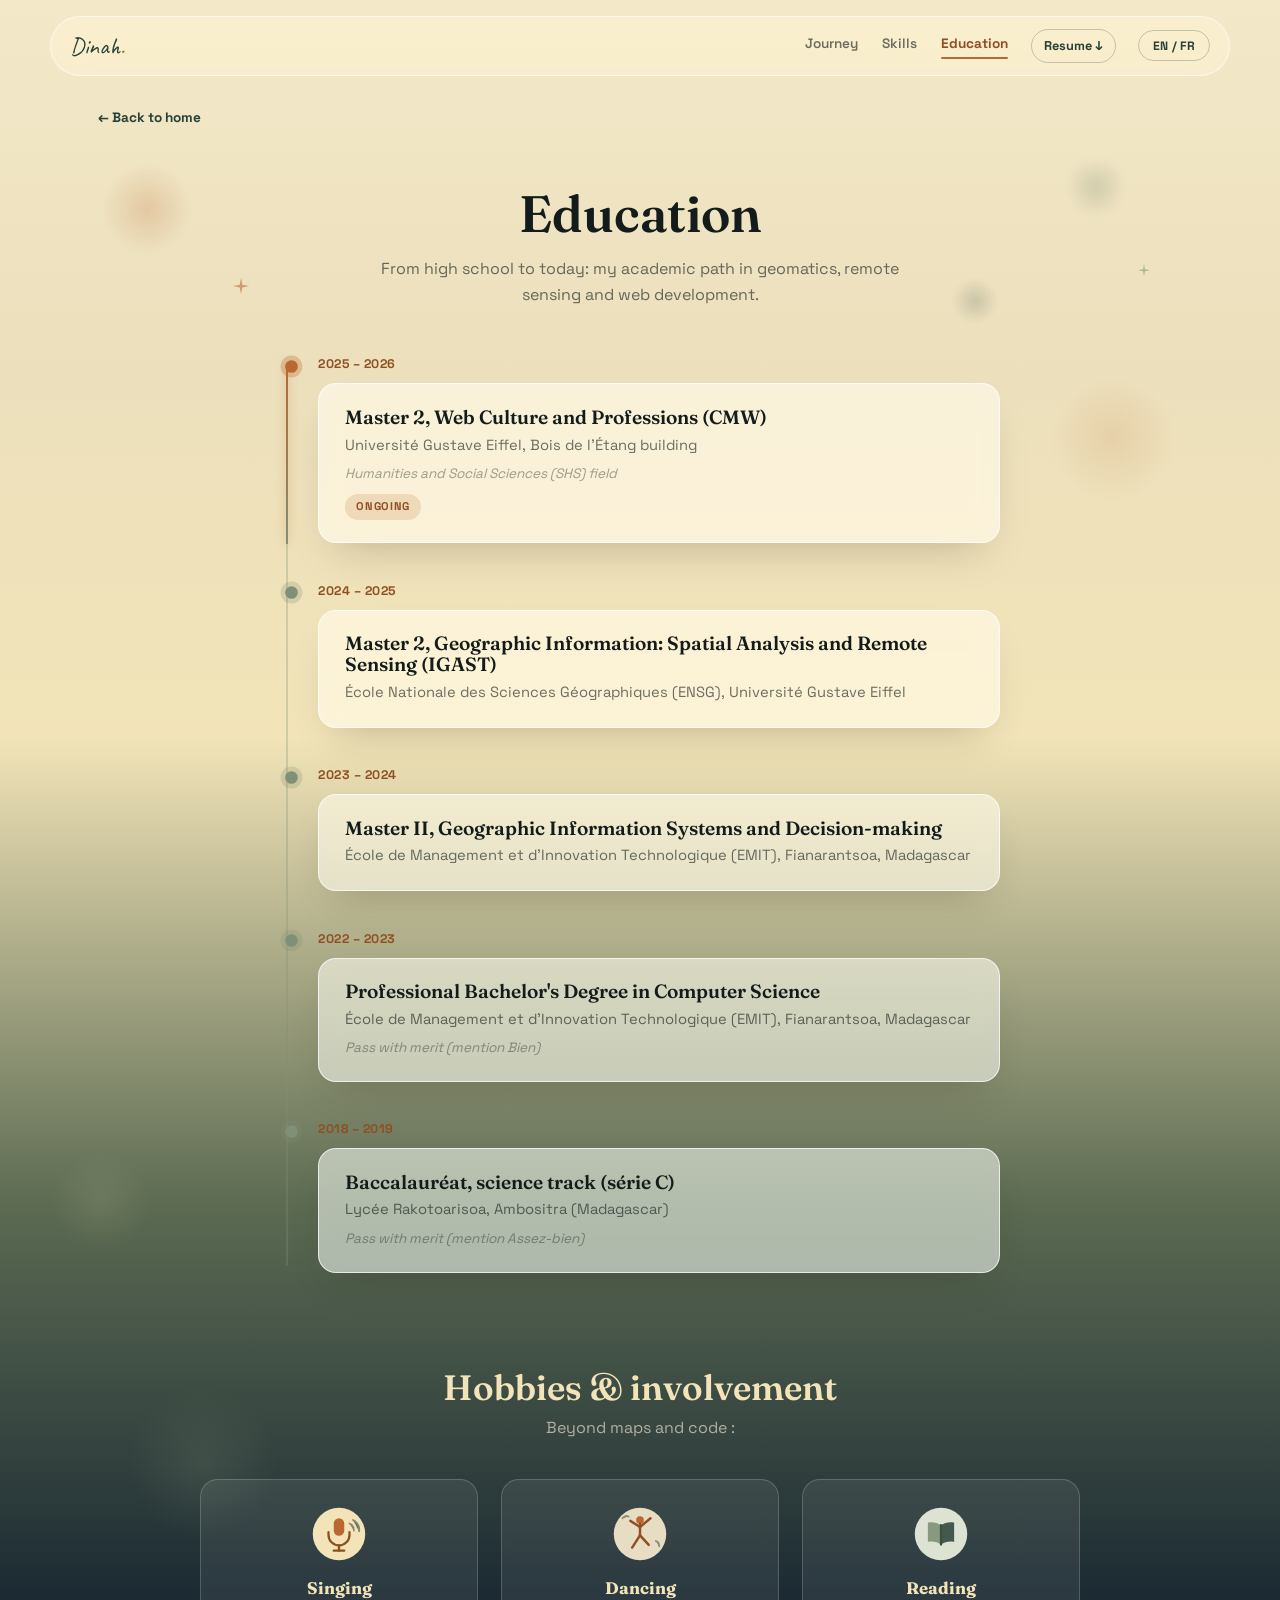
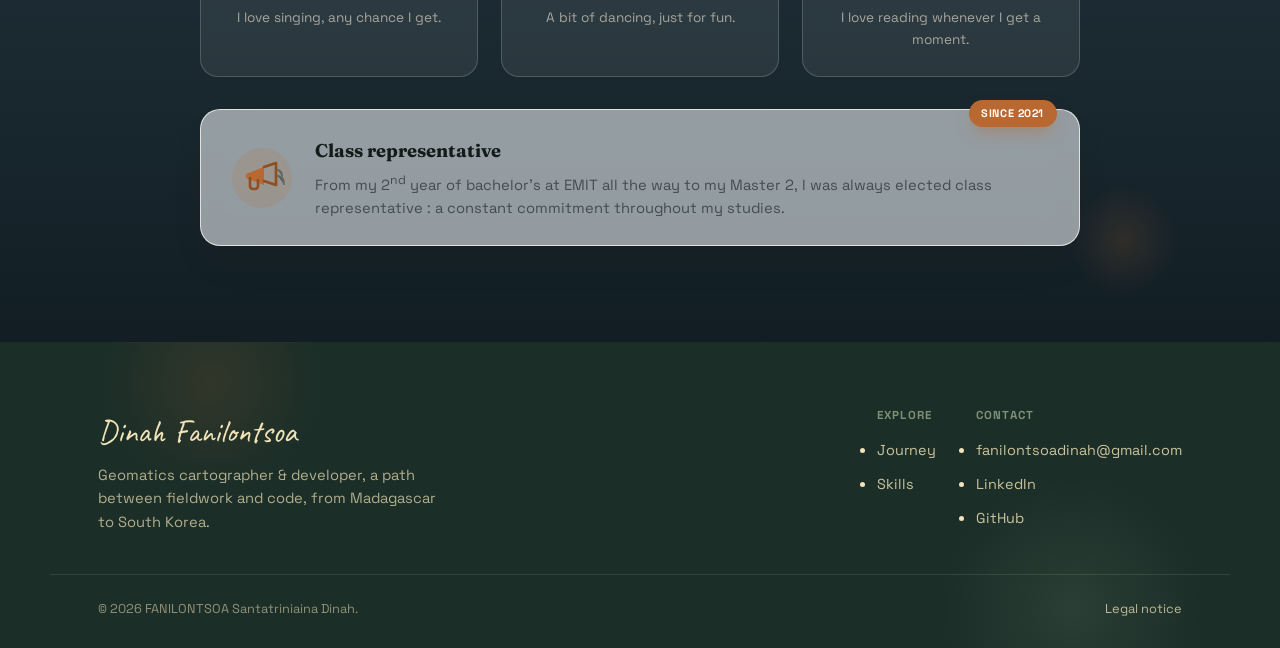
==== formation.html @ 847bbdc2 "up responsive,style, page" ====
<!DOCTYPE html>
<html lang="fr">
<head>
<meta charset="UTF-8">
<meta name="viewport" content="width=device-width, initial-scale=1.0">

<title>Formation, Dinah Fanilontsoa</title>
<meta name="description" content="Parcours de formation de FANILONTSOA Santatriniaina Dinah, du lycée au Master 2, géomaticienne cartographe et développeuse.">

<link rel="icon" type="image/svg+xml" href="assets/images/favicon.svg">
<link rel="preconnect" href="https://fonts.googleapis.com">
<link rel="preconnect" href="https://fonts.gstatic.com" crossorigin>
<link href="https://fonts.googleapis.com/css2?family=Caveat:wght@600;700&amp;family=Fraunces:opsz,wght@9..144,500;9..144,600&amp;family=Space+Grotesk:wght@400;500;600;700&amp;display=swap" rel="stylesheet">

<link rel="stylesheet" href="assets/css/base.css">
<link rel="stylesheet" href="assets/css/header.css">
<link rel="stylesheet" href="assets/css/project.css">
<link rel="stylesheet" href="assets/css/formation.css">
<link rel="stylesheet" href="assets/css/footer.css">
</head>
<body>

<a href="#main-content" class="skip-link" data-i18n="skip">Aller au contenu principal</a>

<!-- ===== EN-TÊTE (identique aux autres pages, pour rester cohérent) ===== -->
<header class="site-header">
  <div class="site-header__bar">
    <a href="index.html" class="logo">Dinah<span class="logo__dot">.</span></a>
    <div class="site-header__right">
      <nav class="site-header__nav" id="siteNav" aria-label="Navigation principale">
        <a href="index.html#parcours" data-i18n="nav.parcours">Parcours</a>
        <a href="index.html#competences" data-i18n="nav.competences">Compétences</a>
        <a href="formation.html" data-i18n="nav.formation" aria-current="page">Formation</a>
      </nav>
      <a href="assets/cv-dinah-fanilontsoa.pdf" class="cv-link" download data-i18n="nav.cv">CV ↓</a>
      <button id="langToggle" class="lang-toggle" aria-label="Changer la langue">FR / EN</button>
      <button id="navToggle" class="nav-toggle" aria-expanded="false" aria-controls="siteNav" aria-label="Ouvrir le menu">
        <span></span><span></span><span></span>
      </button>
    </div>
  </div>
</header>

<main id="main-content">

  <!-- ===== FIL D'ARIANE ===== -->
  <div class="project-breadcrumb container">
    <a href="index.html" class="project-breadcrumb__link" data-i18n="formation.backlink">← Retour à l'accueil</a>
  </div>

  <!-- ===== EN-TÊTE DE PAGE ===== -->
  <section class="formation-hero">
    <!-- Décor flottant : formes douces façon constellation académique -->
    <div class="formation-hero__deco" aria-hidden="true">
      <span class="formation-hero__shape formation-hero__shape--1"></span>
      <span class="formation-hero__shape formation-hero__shape--2"></span>
      <span class="formation-hero__shape formation-hero__shape--3"></span>
      <svg class="formation-hero__spark formation-hero__spark--1" viewBox="0 0 24 24"><path d="M12 2 L13.5 9.5 L21 11 L13.5 12.5 L12 20 L10.5 12.5 L3 11 L10.5 9.5 Z"/></svg>
      <svg class="formation-hero__spark formation-hero__spark--2" viewBox="0 0 24 24"><path d="M12 2 L13.5 9.5 L21 11 L13.5 12.5 L12 20 L10.5 12.5 L3 11 L10.5 9.5 Z"/></svg>
    </div>
    <div class="container">
      <h1 class="formation-hero__title" data-i18n="formation.title">Formation</h1>
      <p class="formation-hero__lead" data-i18n="formation.lead">
        Du lycée à aujourd'hui : mon parcours académique en géomatique, télédétection et développement web.
      </p>
    </div>
  </section>

  <!-- ===== FRISE DU PARCOURS ACADÉMIQUE =====
       Du plus récent (Master 2 CMW, en cours) au plus ancien
       (baccalauréat). Contenu statique : pas besoin de passer par
       project-data.js, il n'y a qu'une seule page. Révélée au
       scroll + ligne de progression animée (voir assets/js/formation.js). -->
  <section class="formation-timeline">
    <div class="container">
      <ol class="formation-list" id="formationList">
        <li class="formation-list__progress" aria-hidden="true"><span id="formationProgress"></span></li>

        <li class="formation-item formation-item--current">
          <p class="formation-item__period">2025 – 2026</p>
          <div class="formation-item__card glass-card">
            <h2 class="formation-item__degree" data-i18n="formation.cmw.degree">Master 2, Culture et Métiers du Web (CMW)</h2>
            <p class="formation-item__school" data-i18n="formation.cmw.school">Université Gustave Eiffel, Bâtiment Bois de l&rsquo;Étang</p>
            <p class="formation-item__detail" data-i18n="formation.cmw.detail">Domaine Sciences Humaines et Sociales (SHS)</p>
            <span class="formation-item__badge" data-i18n="formation.cmw.badge">En cours</span>
          </div>
        </li>

        <li class="formation-item">
          <p class="formation-item__period">2024 – 2025</p>
          <div class="formation-item__card glass-card">
            <h2 class="formation-item__degree" data-i18n="formation.igast.degree">Master 2, Information Géographique : Analyse Spatiale et Télédétection (IGAST)</h2>
            <p class="formation-item__school" data-i18n="formation.igast.school">École Nationale des Sciences Géographiques (ENSG), Université Gustave Eiffel</p>
          </div>
        </li>

        <li class="formation-item">
          <p class="formation-item__period">2023 – 2024</p>
          <div class="formation-item__card glass-card">
            <h2 class="formation-item__degree" data-i18n="formation.m2sig.degree">Master II, Système d&rsquo;Information Géomatique et Décision</h2>
            <p class="formation-item__school" data-i18n="formation.m2sig.school">École de Management et d&rsquo;Innovation Technologique (EMIT), Fianarantsoa, Madagascar</p>
          </div>
        </li>

        <li class="formation-item">
          <p class="formation-item__period">2022 – 2023</p>
          <div class="formation-item__card glass-card">
            <h2 class="formation-item__degree" data-i18n="formation.licence.degree">Licence professionnelle en Informatique</h2>
            <p class="formation-item__school" data-i18n="formation.licence.school">École de Management et d&rsquo;Innovation Technologique (EMIT), Fianarantsoa, Madagascar</p>
            <p class="formation-item__detail" data-i18n="formation.licence.detail">Mention Bien</p>
          </div>
        </li>

        <li class="formation-item">
          <p class="formation-item__period">2018 – 2019</p>
          <div class="formation-item__card glass-card">
            <h2 class="formation-item__degree" data-i18n="formation.bac.degree">Baccalauréat, série C</h2>
            <p class="formation-item__school" data-i18n="formation.bac.school">Lycée Rakotoarisoa, Ambositra (Madagascar)</p>
            <p class="formation-item__detail" data-i18n="formation.bac.detail">Mention Assez-bien</p>
          </div>
        </li>

      </ol>
    </div>
  </section>

  <!-- ===== CENTRES D'INTÉRÊT & ENGAGEMENT =====
       Trois loisirs (chant, danse, lecture) + un engagement constant
       (déléguée de classe depuis la 2e année de licence jusqu'au
       Master 2), illustrés par des icônes maison (assets/images/hobbies). -->
  <section class="formation-hobbies">
    <div class="container">
      <h2 class="formation-hobbies__title" data-i18n="formation.hobbies.title">Centres d&rsquo;intérêt &amp; engagement</h2>
      <p class="formation-hobbies__lead" data-i18n="formation.hobbies.lead">À côté des cartes et du code :</p>

      <div class="formation-hobbies__grid">
        <div class="hobby-card">
          <img class="hobby-card__icon" src="assets/images/hobbies/singing.svg" alt="">
          <h3 class="hobby-card__title" data-i18n="formation.hobbies.sing.title">Chant</h3>
          <p class="hobby-card__detail" data-i18n="formation.hobbies.sing.detail">J&rsquo;aime chanter, en toute occasion.</p>
        </div>
        <div class="hobby-card">
          <img class="hobby-card__icon" src="assets/images/hobbies/dancing.svg" alt="">
          <h3 class="hobby-card__title" data-i18n="formation.hobbies.dance.title">Danse</h3>
          <p class="hobby-card__detail" data-i18n="formation.hobbies.dance.detail">Un peu de danse, pour le plaisir.</p>
        </div>
        <div class="hobby-card">
          <img class="hobby-card__icon" src="assets/images/hobbies/reading.svg" alt="">
          <h3 class="hobby-card__title" data-i18n="formation.hobbies.reading.title">Lecture</h3>
          <p class="hobby-card__detail" data-i18n="formation.hobbies.reading.detail">J&rsquo;aime lire, dès que j&rsquo;ai un moment.</p>
        </div>
      </div>

      <div class="engagement-card glass-card">
        <img class="engagement-card__icon" src="assets/images/hobbies/delegate.svg" alt="">
        <div class="engagement-card__body">
          <h3 class="engagement-card__title" data-i18n="formation.engagement.title">Déléguée de classe</h3>
          <p class="engagement-card__detail" data-i18n="formation.engagement.detail">
            De la 2<sup>e</sup> année de licence à l&rsquo;EMIT jusqu&rsquo;au Master 2, j&rsquo;ai
            toujours été déléguée de ma classe : un engagement constant tout au long de mon parcours.
          </p>
        </div>
        <span class="engagement-card__badge" data-i18n="formation.engagement.badge">Depuis 2021</span>
      </div>
    </div>
  </section>

</main>

<!-- ===== PIED DE PAGE (identique aux autres pages) ===== -->
<footer class="site-footer">
  <div class="site-footer__top">
    <div class="site-footer__brand">
      <p class="site-footer__signature" aria-hidden="true">Dinah Fanilontsoa</p>
      <p class="site-footer__tagline" data-i18n="footer.tagline">
        Géomaticienne cartographe &amp; développeuse, un parcours entre
        terrain et code, de Madagascar à la Corée du Sud.
      </p>
    </div>
    <nav class="site-footer__nav" aria-label="Navigation du pied de page">
      <div class="site-footer__col">
        <h3 data-i18n="footer.explore">Explorer</h3>
        <ul>
          <li><a href="index.html#parcours" data-i18n="nav.parcours">Parcours</a></li>
          <li><a href="index.html#competences" data-i18n="nav.competences">Compétences</a></li>
        </ul>
      </div>
      <div class="site-footer__col" id="footer-contact">
        <h3 data-i18n="footer.contact">Contact</h3>
        <ul>
          <li><a href="mailto:fanilontsoadinah@gmail.com">fanilontsoadinah@gmail.com</a></li>
          <li><a href="https://www.linkedin.com" target="_blank" rel="noopener noreferrer">LinkedIn</a></li>
          <li><a href="https://github.com" target="_blank" rel="noopener noreferrer">GitHub</a></li>
        </ul>
      </div>
    </nav>
  </div>
  <div class="site-footer__bottom">
    <p>© 2026 FANILONTSOA Santatriniaina Dinah.</p>
    <a href="mentions-legales.html" data-i18n="footer.legal">Mentions légales</a>
  </div>
</footer>

<script src="assets/js/i18n-dict.js" defer></script>
<script src="assets/js/i18n.js" defer></script>
<script src="assets/js/header.js" defer></script>
<script src="assets/js/formation.js" defer></script>
</body>
</html>
---- assets/css/base.css ----
:root {
  --emerald: #284139;
  --emerald-deep: #1b2e28;
  --wasabi: #809076;
  --khaki: #f2e4b8;
  --khaki-deep: #e6d39a;
  --earth: #b86830;
  --earth-deep: #8f4f22;
  --noir: #131c1a;

  --bg: #ece0bd;
  --bg-soft: #f3e8c8;

  /* Teinte secondaire "nuit de carte ancienne" pour la section parcours */
  --night: #1c2b33;
  --night-deep: #121e24;
  --night-glass: rgba(255, 255, 255, 0.07);
  --night-glass-strong: rgba(255, 255, 255, 0.12);
  --night-border: rgba(255, 255, 255, 0.18);

  --glass-fill: rgba(255, 250, 235, 0.38);
  --glass-fill-strong: rgba(255, 250, 235, 0.55);
  --glass-border: rgba(255, 255, 255, 0.55);
  --glass-shadow: rgba(40, 65, 57, 0.25);

  --ink: var(--noir);
  --ink-dim: rgba(19, 28, 26, 0.62);
  --ink-faint: rgba(19, 28, 26, 0.4);

  --font-signature: "Caveat", cursive;
  --font-display: "Fraunces", serif;
  --font-mono: "Space Grotesk", monospace;

  --fs-hero: clamp(2.6rem, 6.4vw, 5rem);
  --ease: cubic-bezier(0.16, 1, 0.3, 1);
}

* { box-sizing: border-box; margin: 0; padding: 0; }
html { scroll-behavior: smooth; }
@media (prefers-reduced-motion: reduce) {
  *, *::before, *::after { animation-duration: .01ms !important; transition-duration: .01ms !important; }
}

body {
  font-family: var(--font-mono);
  color: var(--ink);
  background: var(--bg);
  line-height: 1.6;
  overflow-x: hidden;
}

img, svg { max-width: 100%; display: block; }
a { color: inherit; text-decoration: none; }
button { font-family: inherit; border: none; background: none; cursor: pointer; color: inherit; }

h1, h2 { font-family: var(--font-display); line-height: 1.1; color: var(--ink); }

a:focus-visible, button:focus-visible {
  outline: 2px solid var(--earth);
  outline-offset: 3px;
}

.visually-hidden {
  position: absolute; width: 1px; height: 1px; overflow: hidden;
  clip: rect(0 0 0 0); white-space: nowrap;
}

.skip-link {
  position: absolute; left: -999px; top: 0;
  background: var(--earth); color: var(--khaki);
  padding: .75rem 1.25rem; z-index: 1000; font-weight: 600;
}
.skip-link:focus { left: 0; }

/* ============================================================
   CORRECTIF GLOBAL : .container est utilisée dans plusieurs pages
   du site (projet.html, index.html...) mais n'était définie dans
   AUCUN fichier CSS — d'où du contenu collé au bord de l'écran sur
   grand écran à certains endroits. Définie ici une bonne fois pour
   toutes, dans le fichier de base partagé par tout le site.
   ============================================================ */
.container {
  max-width: 1180px;
  margin-inline: auto;
  padding-inline: clamp(1.25rem, 5vw, 3rem);
}
---- assets/css/header.css ----
.site-header {
  position: fixed; top: 0; left: 0; right: 0; z-index: 50;
  padding: 1rem clamp(1rem, 4vw, 2.5rem);
}
.site-header__bar {
  position: relative;
  max-width: 1180px; margin-inline: auto;
  display: flex; align-items: center; justify-content: space-between;
  padding: .6rem 1.2rem;
  background: var(--glass-fill);
  border: 1px solid var(--glass-border);
  border-radius: 999px;
  backdrop-filter: blur(16px) saturate(140%);
  -webkit-backdrop-filter: blur(16px) saturate(140%);
  transition: border-radius .3s var(--ease);
}
.logo { font-family: var(--font-signature); font-size: 1.5rem; color: var(--emerald); }
.logo__dot { color: var(--earth); }

.site-header__right { display: flex; align-items: center; gap: 1.4rem; position: relative; }

.site-header__nav { display: flex; gap: 1.5rem; align-items: center; }
.site-header__nav a {
  position: relative;
  font-size: .85rem;
  font-weight: 600;
  color: var(--ink-dim);
  padding-bottom: .3rem;
  transition: color .2s;
}
.site-header__nav a::after {
  content: "";
  position: absolute;
  left: 0; right: 100%; bottom: 0;
  height: 2px;
  border-radius: 2px;
  background: var(--earth);
  transition: right .3s var(--ease);
}
.site-header__nav a:hover { color: var(--earth-deep); }
.site-header__nav a:hover::after,
.site-header__nav a:focus-visible::after,
.site-header__nav a[aria-current="page"]::after {
  right: 0;
}
.site-header__nav a[aria-current="page"] { color: var(--earth-deep); font-weight: 700; }

.cv-link {
  font-size: .8rem !important;
  font-weight: 700 !important;
  padding: .35rem .75rem;
  border: 1px solid rgba(40,65,57,.25);
  border-radius: 999px;
  color: var(--emerald) !important;
  transition: background .2s, border-color .2s, transform .2s;
  flex-shrink: 0;
}
.cv-link:hover, .cv-link:focus-visible {
  background: rgba(40,65,57,.08);
  border-color: var(--emerald);
  transform: translateY(-1px);
}

/* ---------- Bouton hamburger (mobile uniquement) ---------- */
.nav-toggle {
  display: none;
  flex-direction: column;
  justify-content: center;
  align-items: center;
  gap: 5px;
  width: 32px;
  height: 28px;
  flex-shrink: 0;
}
.nav-toggle span {
  display: block;
  width: 100%;
  height: 2px;
  border-radius: 2px;
  background: var(--emerald);
  transition: transform .3s var(--ease), opacity .3s var(--ease);
}
.nav-toggle[aria-expanded="true"] span:nth-child(1) { transform: translateY(7px) rotate(45deg); }
.nav-toggle[aria-expanded="true"] span:nth-child(2) { opacity: 0; }
.nav-toggle[aria-expanded="true"] span:nth-child(3) { transform: translateY(-7px) rotate(-45deg); }

@media (max-width: 640px) {
  .site-header__right { gap: .6rem; }

  .nav-toggle { display: flex; }

  /* Le menu devient un panneau qui se déplie sous la pilule du header */
  .site-header__nav {
    position: absolute;
    top: calc(100% + .9rem);
    right: 0;
    flex-direction: column;
    align-items: stretch;
    gap: .15rem;
    min-width: 200px;
    padding: .6rem;
    background: var(--glass-fill-strong);
    border: 1px solid var(--glass-border);
    border-radius: 20px;
    backdrop-filter: blur(18px) saturate(150%);
    -webkit-backdrop-filter: blur(18px) saturate(150%);
    box-shadow: 0 24px 44px -18px rgba(40,30,15,.4);
    opacity: 0;
    visibility: hidden;
    transform: translateY(-10px) scale(.97);
    pointer-events: none;
    transition: opacity .25s var(--ease), transform .25s var(--ease), visibility .25s;
  }
  .site-header__nav.is-open {
    opacity: 1;
    visibility: visible;
    transform: translateY(0) scale(1);
    pointer-events: auto;
  }
  .site-header__nav a {
    padding: .75rem .9rem;
    border-radius: 12px;
  }
  .site-header__nav a::after { display: none; }
  .site-header__nav a:hover, .site-header__nav a:focus-visible {
    background: rgba(40,65,57,.08);
  }
  .site-header__nav a[aria-current="page"] {
    background: rgba(184,104,48,.12);
  }

  .cv-link { font-size: .72rem !important; padding: .3rem .6rem; }
  .logo { font-size: 1.3rem; }
}
---- assets/css/project.css ----
/* ============================================================
   PROJECT — Page de détail d'un projet (projet.html)
   ------------------------------------------------------------
   NOTE : .container est désormais définie globalement dans
   base.css (fichier partagé par tout le site), donc plus besoin
   de la redéfinir ici.
   ============================================================ */

/* ---------- Fil d'Ariane ---------- */
.project-breadcrumb {
  padding-top: 6.5rem;
  padding-bottom: 1rem;
}
.project-breadcrumb__link {
  font-size: .85rem;
  font-weight: 700;
  color: var(--emerald);
  text-decoration: none;
}
.project-breadcrumb__link:hover,
.project-breadcrumb__link:focus-visible {
  color: var(--earth-deep);
}

/* ============================================================
   DÉGRADÉ CONTINU DE PAGE
   ------------------------------------------------------------
   Plutôt que 3 fonds plats indépendants (hero clair / corps clair
   / liste de projets très sombre), toute la page projet partage
   un seul dégradé qui descend du crème chaud du haut vers le vert
   profond du bas — jusque dans le pied de page, qui reprend
   exactement la même teinte de fin. Les sections deviennent
   transparentes pour laisser voir ce fond continu.
   ============================================================ */
main#main-content {
  background: linear-gradient(
    180deg,
    var(--bg-soft)   0%,
    var(--bg)        18%,
    var(--khaki)     38%,
    #5c6b52          62%,
    var(--night)     82%,
    var(--night-deep) 100%
  );
}

/* ---------- En-tête du projet ---------- */
.project-hero {
  position: relative;
  background:
    radial-gradient(ellipse 70% 60% at 0% 0%, rgba(128,144,118,.14), transparent 55%),
    radial-gradient(ellipse 70% 60% at 100% 100%, rgba(184,104,48,.13), transparent 55%);
  padding-block: 3rem 4.5rem;
  overflow: hidden;
  isolation: isolate;
}

/* décoration discrète : petits points façon balayage satellite,
   identiques sur toutes les pages projet (uniformité visuelle) */
.project-hero__deco {
  position: absolute;
  inset: 0;
  z-index: 0;
  pointer-events: none;
}
.project-hero__deco span {
  position: absolute;
  width: 6px;
  height: 6px;
  border-radius: 50%;
  background: var(--earth);
  opacity: .3;
  animation: heroDotPulse 3.4s ease-in-out infinite;
}
.project-hero__deco span::after {
  content: "";
  position: absolute;
  inset: -6px;
  border-radius: 50%;
  border: 1px solid var(--earth);
  opacity: 0;
  animation: heroDotRing 3.4s ease-out infinite;
}
.project-hero__deco span:nth-child(1) { left: 6%; top: 22%; animation-delay: 0s; }
.project-hero__deco span:nth-child(1)::after { animation-delay: 0s; }
.project-hero__deco span:nth-child(2) { left: 92%; top: 16%; animation-delay: .7s; }
.project-hero__deco span:nth-child(2)::after { animation-delay: .7s; }
.project-hero__deco span:nth-child(3) { left: 88%; top: 70%; animation-delay: 1.3s; }
.project-hero__deco span:nth-child(3)::after { animation-delay: 1.3s; }
.project-hero__deco span:nth-child(4) { left: 4%; top: 78%; animation-delay: 1.9s; }
.project-hero__deco span:nth-child(4)::after { animation-delay: 1.9s; }
@keyframes heroDotPulse {
  0%, 100% { opacity: .22; transform: scale(1); }
  50% { opacity: .6; transform: scale(1.4); }
}
@keyframes heroDotRing {
  0% { opacity: .4; transform: scale(.4); }
  80%, 100% { opacity: 0; transform: scale(2.2); }
}
.project-hero__spark {
  position: absolute;
  width: 16px; height: 16px;
  fill: var(--earth);
  opacity: .4;
  animation: heroSparkSpin 8s linear infinite, heroSparkFloat 6.5s var(--ease) infinite;
}
.project-hero__spark--1 { left: 22%; top: 14%; animation-delay: .4s; }
.project-hero__spark--2 {
  right: 18%; bottom: 18%; width: 13px; height: 13px;
  fill: var(--wasabi);
  animation-delay: 2.2s;
}
@keyframes heroSparkSpin { from { transform: rotate(0deg); } to { transform: rotate(360deg); } }
@keyframes heroSparkFloat {
  0%, 100% { transform: translateY(0); }
  50% { transform: translateY(-10px); }
}

@media (prefers-reduced-motion: reduce) {
  .project-hero__deco span,
  .project-hero__deco span::after,
  .project-hero__spark { animation: none; }
}
@media (max-width: 700px) {
  .project-hero__deco { display: none; }
}

.project-hero__glow {
  position: absolute;
  top: -20%;
  right: -10%;
  width: 50vw;
  height: 50vw;
  max-width: 500px;
  max-height: 500px;
  background: radial-gradient(circle, rgba(184,104,48,.18), transparent 70%);
  z-index: -1;
  pointer-events: none;
}

/* ============================================================
   MINI-GLOBE DE LOCALISATION
   ------------------------------------------------------------
   Comble l'espace à droite du titre sur grand écran avec un
   visuel cohérent avec le métier (cartographie), généré en CSS
   pur : un globe avec grille de longitude/latitude et un point
   qui pulse à l'emplacement du pays. Fonctionne pour tous les
   projets, sans dépendre d'une image spécifique.
   ============================================================ */
.project-hero__globe {
  position: relative;
  width: 100%;
  max-width: 170px;
  aspect-ratio: 1;
  margin-inline: auto;
  flex-shrink: 0;
  opacity: 0;
  transform: scale(.85) rotate(-6deg);
  animation: globeIn .8s cubic-bezier(.16,1,.3,1) .5s forwards;
}
@keyframes globeIn {
  to { opacity: 1; transform: scale(1) rotate(0deg); }
}
@media (prefers-reduced-motion: reduce) {
  .project-hero__globe { opacity: 1; transform: none; animation: none; }
}

.project-hero__globe svg {
  width: 100%;
  height: 100%;
  animation: globeSpin 60s linear infinite;
}
@media (prefers-reduced-motion: reduce) {
  .project-hero__globe svg { animation: none; }
}
@keyframes globeSpin {
  to { transform: rotate(360deg); }
}

.project-hero__globe-sphere {
  fill: var(--bg-soft);
  stroke: rgba(40,65,57,.25);
  stroke-width: 1;
}
.project-hero__globe-grid {
  fill: none;
  stroke: rgba(40,65,57,.16);
  stroke-width: .75;
}
.project-hero__globe-pin {
  fill: var(--earth);
}
.project-hero__globe-pin-ring {
  fill: none;
  stroke: var(--earth);
  stroke-width: 1.5;
  opacity: 0;
  animation: pinPulse 2.6s ease-out infinite;
  animation-delay: 1.2s;
  transform-origin: center;
}
@keyframes pinPulse {
  0% { opacity: .6; transform: scale(.3); }
  80%, 100% { opacity: 0; transform: scale(2.6); }
}
@media (prefers-reduced-motion: reduce) {
  .project-hero__globe-pin-ring { animation: none; opacity: 0; }
}

/* catégorie traitée comme un tampon de carnet de terrain :
   légèrement penché, contour irrégulier façon encre */
.project-hero__category {
  position: relative;
  z-index: 1;
  display: inline-flex;
  align-items: center;
  gap: .5rem;
  font-family: var(--font-mono);
  font-size: .72rem;
  font-weight: 700;
  letter-spacing: .1em;
  text-transform: uppercase;
  padding: .45rem 1rem;
  border-radius: 4px;
  margin-bottom: 1.6rem;
  transform: rotate(-1.5deg);
  opacity: 0;
  animation: stampIn .5s cubic-bezier(.34,1.56,.64,1) .1s forwards;
}
.project-hero__category::before {
  content: "";
  width: 7px;
  height: 7px;
  border-radius: 50%;
  flex-shrink: 0;
}
.project-hero__category[data-category="academique"] {
  background: rgba(128,144,118,.2);
  color: var(--emerald);
  border: 1.5px solid rgba(40,65,57,.3);
}
.project-hero__category[data-category="academique"]::before { background: var(--wasabi); }
.project-hero__category[data-category="professionnel"] {
  background: rgba(184,104,48,.2);
  color: var(--earth-deep);
  border: 1.5px solid rgba(184,104,48,.35);
}
.project-hero__category[data-category="professionnel"]::before { background: var(--earth); }
@keyframes stampIn {
  0% { opacity: 0; transform: rotate(-1.5deg) scale(1.4); }
  100% { opacity: 1; transform: rotate(-1.5deg) scale(1); }
}
@media (prefers-reduced-motion: reduce) {
  .project-hero__category { opacity: 1; animation: none; }
}

.project-hero .container {
  position: relative;
  z-index: 1;
  display: grid;
  grid-template-columns: 1.2fr 1fr;
  gap: clamp(2rem, 5vw, 4rem);
  align-items: center;
}
@media (max-width: 760px) {
  .project-hero .container { grid-template-columns: 1fr; }
}

/* colonne droite du hero : image/vidéo du projet + lien externe en
   dessous. order:-1 est désormais posé sur ce wrapper en mobile
   (et non plus directement sur la figure, qui n'est plus enfant
   direct de la grille .container). */
.project-hero__visual-col {
  position: relative;
  z-index: 1;
}
@media (max-width: 760px) {
  .project-hero__visual-col { order: -1; }
}

/* carte image/vidéo illustrant le projet, à droite du titre dans le
   hero. L'image garde ses proportions réelles (contain) au lieu
   d'être recadrée en force sur un ratio 4/3 (cover coupait le
   haut/bas des images composites comme les montages à plusieurs
   cartes). */
.project-hero__visual {
  position: relative;
  border-radius: 18px;
  overflow: hidden;
  border: 1px solid rgba(255,255,255,.5);
  box-shadow: 0 30px 60px -24px rgba(40,30,15,.34);
  background: var(--bg-soft);
  display: flex;
  max-height: min(560px, 70vh);
  opacity: 0;
  transform: scale(.94) rotate(1.2deg);
  animation: heroVisualIn .8s cubic-bezier(.16,1,.3,1) .45s forwards;
}
.project-hero__visual img,
.project-hero__visual video {
  width: 100%;
  height: auto;
  max-height: min(560px, 70vh);
  display: block;
  margin: auto;
  object-fit: contain;
}
@keyframes heroVisualIn {
  to { opacity: 1; transform: scale(1) rotate(0deg); }
}
@media (prefers-reduced-motion: reduce) {
  .project-hero__visual { opacity: 1; transform: none; animation: none; }
}
@media (max-width: 760px) {
  .project-hero__visual { max-height: 70vh; }
  .project-hero__visual img,
  .project-hero__visual video { max-height: 70vh; }
}

/* bouton "agrandir", en overlay discret sur le coin de la carte */
.project-hero__expand {
  position: absolute;
  top: .8rem;
  right: .8rem;
  z-index: 2;
  width: 38px;
  height: 38px;
  display: flex;
  align-items: center;
  justify-content: center;
  border-radius: 10px;
  background: rgba(19,28,26,.55);
  color: #fff;
  backdrop-filter: blur(4px);
  -webkit-backdrop-filter: blur(4px);
  opacity: 0;
  transition: opacity .2s, background .2s, transform .2s;
}
.project-hero__expand svg { width: 18px; height: 18px; }
.project-hero__visual:hover .project-hero__expand,
.project-hero__visual:focus-within .project-hero__expand,
.project-hero__expand:focus-visible {
  opacity: 1;
}
.project-hero__expand:hover {
  background: rgba(19,28,26,.8);
  transform: scale(1.06);
}
@media (hover: none) {
  /* sur tactile, pas de :hover fiable : le bouton reste visible en permanence */
  .project-hero__expand { opacity: 1; }
}

/* conteneur des liens externes (GitLab, site mis en ligne...)
   directement sous l'image/vidéo du hero, plutôt qu'en bas du texte
   de description. Peut contenir 0, 1 ou plusieurs liens (ex: deux
   liens pour OpenAtlas/Communecter), empilés en colonne sur mobile. */
.project-hero__links {
  display: flex;
  flex-wrap: wrap;
  justify-content: center;
  gap: .7rem;
  margin-top: 1rem;
}
.project-hero__links:empty {
  margin-top: 0;
}
.project-hero__link {
  display: flex;
  align-items: center;
  justify-content: center;
  gap: .5rem;
  font-family: var(--font-mono);
  font-size: .85rem;
  font-weight: 700;
  color: var(--emerald);
  border: 1px solid rgba(40,65,57,.25);
  padding: .65rem 1.2rem;
  border-radius: 999px;
  text-decoration: none;
  transition: background .2s, border-color .2s;
}
.project-hero__link:hover,
.project-hero__link:focus-visible {
  background: rgba(40,65,57,.08);
  border-color: var(--emerald);
}

/* ---------- Agrandissement (dialog natif) du visuel du hero ---------- */
.hero-media-lightbox {
  position: fixed;
  inset: 0;
  margin: auto;
  padding: 0;
  border: none;
  max-width: min(94vw, 1400px);
  max-height: 90vh;
  background: var(--night-deep);
  border-radius: 16px;
  overflow: hidden;
}
.hero-media-lightbox::backdrop {
  background: rgba(10,14,13,.82);
  backdrop-filter: blur(2px);
}
.hero-media-lightbox img,
.hero-media-lightbox video {
  display: block;
  width: 100%;
  max-height: 90vh;
  object-fit: contain;
}
.hero-media-lightbox__close {
  position: absolute;
  top: .9rem;
  right: .9rem;
  z-index: 2;
  width: 38px;
  height: 38px;
  display: flex;
  align-items: center;
  justify-content: center;
  border-radius: 50%;
  background: rgba(19,28,26,.6);
  color: #fff;
  font-size: 1.1rem;
  transition: background .2s;
}
.hero-media-lightbox__close:hover,
.hero-media-lightbox__close:focus-visible {
  background: rgba(19,28,26,.85);
}

.project-hero__title {
  font-family: var(--font-display);
  font-weight: 600;
  font-size: clamp(2.4rem, 5.6vw, 3.8rem);
  line-height: 1.1;
  letter-spacing: -.015em;
  color: var(--noir);
  max-width: 17ch;
  margin-bottom: 1.2rem;
  position: relative;
  z-index: 1;
}
.title-word {
  display: inline-block;
  opacity: 0;
  transform: translateY(22px) rotate(-2deg);
  animation: titleWordIn .65s cubic-bezier(.16,1,.3,1) forwards;
}
@keyframes titleWordIn {
  to { opacity: 1; transform: translateY(0) rotate(0deg); }
}
@media (prefers-reduced-motion: reduce) {
  .title-word { opacity: 1; transform: none; animation: none; }
}

/* ligne de "coordonnées" sous le titre : écho discret au métier
   de cartographe, façon légende de carte sous une photo aérienne */
.project-hero__coords {
  position: relative;
  z-index: 1;
  display: flex;
  align-items: center;
  gap: .6rem;
  font-family: var(--font-mono);
  font-size: .72rem;
  letter-spacing: .04em;
  color: var(--ink-faint);
  margin-bottom: 1.4rem;
  opacity: 0;
  animation: heroIn .6s cubic-bezier(.16,1,.3,1) .55s forwards;
}
.project-hero__coords::before {
  content: "";
  width: 26px;
  height: 1px;
  background: rgba(19,28,26,.25);
}

.project-hero__subtitle {
  font-size: 1.1rem;
  line-height: 1.6;
  color: var(--ink-dim);
  max-width: 44ch;
  position: relative;
  z-index: 1;
  opacity: 0;
  transform: translateY(14px);
  animation: heroIn .7s cubic-bezier(.16,1,.3,1) .4s forwards;
}

@keyframes heroIn {
  to { opacity: 1; transform: translateY(0); }
}
@media (prefers-reduced-motion: reduce) {
  .project-hero__title, .project-hero__subtitle, .project-hero__coords { opacity: 1; transform: none; animation: none; }
}

/* ---------- Corps de page : description + colonne latérale ---------- */
.project-body {
  padding-block: 1rem 2.5rem;
}

/* ---------- Indice de scroll flottant vers "Tous les projets" ----------
   Reste ancré en bas à droite (position fixed) tant que la section
   cible n'est pas en vue, pour rester visible quel que soit l'endroit
   où on se trouve sur la page projet. Masqué via la classe is-hidden,
   posée par initScrollCue (project.js) quand la section "Tous les
   projets" entre dans le viewport.
   CORRECTIF : centré au milieu du viewport à l'origine, il finissait
   régulièrement par recouvrir le texte de la colonne principale (plus
   large que la colonne latérale, le vrai centre visuel du contenu
   n'est jamais exactement au centre de l'écran) — repris en bouton
   flottant ancré au coin, comme un FAB classique, à toutes les
   largeurs. */
.project-scroll-cue {
  position: fixed;
  left: auto;
  right: 1.4rem;
  bottom: 1.6rem;
  transform: none;
  z-index: 40;
  display: flex;
  flex-direction: row;
  align-items: center;
  gap: .5rem;
  padding: .75rem 1.1rem;
  border-radius: 999px;
  background: var(--glass-fill-strong);
  border: 1px solid var(--glass-border);
  backdrop-filter: blur(14px) saturate(140%);
  -webkit-backdrop-filter: blur(14px) saturate(140%);
  box-shadow: 0 14px 30px -10px rgba(40,30,15,.3);
  color: var(--ink-dim);
  text-align: center;
  opacity: 1;
  transition: opacity .35s var(--ease), transform .35s var(--ease), visibility .35s;
  animation: projectScrollCueFloat 2.6s ease-in-out infinite;
}
.project-scroll-cue.is-hidden {
  opacity: 0;
  visibility: hidden;
  pointer-events: none;
  transform: translateY(12px);
}
@keyframes projectScrollCueFloat {
  0%, 100% { transform: translateY(0); }
  50% { transform: translateY(-8px); }
}
.project-scroll-cue.is-hidden,
.project-scroll-cue.is-hidden:hover {
  animation: none;
}
.project-scroll-cue__compass {
  width: 30px;
  height: 30px;
  display: block;
  color: var(--earth-deep);
  transition: transform .3s var(--ease);
}
.project-scroll-cue:hover .project-scroll-cue__compass,
.project-scroll-cue:focus-visible .project-scroll-cue__compass {
  transform: scale(1.1);
}
.project-scroll-cue__needle {
  transform-origin: 20px 20px;
  animation: projectScrollNeedleSway 3.2s ease-in-out infinite;
}
@keyframes projectScrollNeedleSway {
  0%, 100% { transform: rotate(-12deg); }
  50% { transform: rotate(12deg); }
}
.project-scroll-cue__label {
  font-family: var(--font-mono);
  font-size: .8rem;
  font-weight: 600;
  color: var(--ink-dim);
}
@media (prefers-reduced-motion: reduce) {
  .project-scroll-cue { animation: none; }
  .project-scroll-cue__needle { animation: none; }
}
@media (max-width: 860px) {
  .project-scroll-cue {
    right: 1.1rem;
    bottom: 1.3rem;
    padding: .6rem .9rem;
  }
  .project-scroll-cue__compass { width: 26px; height: 26px; }
  .project-scroll-cue__label { font-size: .68rem; }
}

@media (max-width: 600px) {
  .project-scroll-cue__label { display: none; }
  .project-scroll-cue { padding: .65rem; border-radius: 50%; }
}

.project-body__grid {
  display: grid;
  grid-template-columns: 1fr 300px;
  gap: clamp(2.5rem, 5vw, 4.5rem);
  align-items: start;
}

/* CORRECTIF : .project-body__side (la colonne latérale) n'était
   jamais stylée — fonctionnait par défaut, mais sans garde-fou sur
   le rétrécissement. On la sécurise explicitement. */
.project-body__side {
  min-width: 0;
}

.project-body__main {
  max-width: 660px;
  opacity: 0;
  transform: translateY(16px);
  animation: bodyIn .7s cubic-bezier(.16,1,.3,1) .1s forwards;
}

@keyframes bodyIn {
  to { opacity: 1; transform: translateY(0); }
}
@media (prefers-reduced-motion: reduce) {
  .project-body__main { opacity: 1; transform: none; animation: none; }
}

/* chaque bloc "Le projet" / "Mon rôle" devient une carte en verre
   avec un bord lumineux à gauche, comme une fiche de carnet posée
   sur la page plutôt qu'un paragraphe nu */
.project-body__block {
  position: relative;
  background: linear-gradient(135deg, rgba(255,255,255,.5), rgba(255,255,255,.28));
  border: 1px solid rgba(255,255,255,.55);
  border-radius: 18px;
  padding: 2rem clamp(1.5rem, 4vw, 2.2rem) 2.1rem;
  margin-bottom: 1.8rem;
  box-shadow: 0 24px 48px -26px rgba(40,30,15,.22);
  backdrop-filter: blur(8px) saturate(140%);
  -webkit-backdrop-filter: blur(8px) saturate(140%);
}
.project-body__block::before {
  content: "";
  position: absolute;
  left: 0;
  top: 14%;
  bottom: 14%;
  width: 3px;
  border-radius: 3px;
  background: linear-gradient(180deg, var(--earth), var(--emerald));
}

.project-body__heading {
  display: inline-flex;
  align-items: center;
  gap: .5rem;
  font-family: var(--font-mono);
  font-weight: 700;
  font-size: .7rem;
  letter-spacing: .12em;
  text-transform: uppercase;
  color: var(--earth-deep);
  background: rgba(184,104,48,.12);
  padding: .35rem .8rem;
  border-radius: 999px;
  margin-bottom: 1.2rem;
}

.project-body__text {
  color: var(--ink-dim);
  font-size: 1.06rem;
  line-height: 1.8;
  letter-spacing: .003em;
}
.reveal-sentence {
  display: inline;
  opacity: 0;
  filter: blur(3px);
  transition: opacity .6s cubic-bezier(.16,1,.3,1), filter .6s cubic-bezier(.16,1,.3,1);
}
.reveal-sentence.is-revealed {
  opacity: 1;
  filter: blur(0);
}
@media (prefers-reduced-motion: reduce) {
  .reveal-sentence { opacity: 1; filter: none; transition: none; }
}

/* image insérée sous la description (générée en JS pour les
   projets qui en ont une) */
.project-body__main figure {
  margin: 2.2rem 0 0;
}
.project-body__main figure img {
  width: 100%;
  height: auto;
  display: block;
  border-radius: 14px;
  box-shadow: 0 24px 48px -20px rgba(40,30,15,.3);
}
.project-body__main figure figcaption {
  margin-top: .9rem;
  font-size: .85rem;
  line-height: 1.55;
  color: var(--ink-faint);
}

.project-body__main a.project-external-link {
  display: inline-flex;
  align-items: center;
  gap: .5rem;
  margin-top: 1.6rem;
  font-family: var(--font-mono);
  font-size: .85rem;
  font-weight: 700;
  color: var(--emerald);
  border: 1px solid rgba(40,65,57,.25);
  padding: .65rem 1.2rem;
  border-radius: 999px;
  text-decoration: none;
  transition: background .2s, border-color .2s;
}
.project-body__main a.project-external-link:hover,
.project-body__main a.project-external-link:focus-visible {
  background: rgba(40,65,57,.08);
  border-color: var(--emerald);
}

/* ---------- Bloc vidéo ---------- */
.project-video { margin-top: .5rem; }
.project-video__player {
  width: 100%;
  border-radius: 14px;
  background: #000;
  box-shadow: 0 20px 40px -14px rgba(0,0,0,.35);
}
.project-video__caption {
  margin-top: .6rem;
  font-size: .85rem;
  font-style: italic;
  color: var(--ink-faint);
}

/* ---------- Colonne latérale ---------- */
.glass-card {
  background: rgba(255,255,255,.55);
  border: 1px solid rgba(255,255,255,.7);
  backdrop-filter: blur(12px) saturate(150%);
  -webkit-backdrop-filter: blur(12px) saturate(150%);
  box-shadow: 0 20px 40px -18px rgba(40,30,15,.25);
}

/* Wrapper sticky commun à la carte Informations/Outils et au globe :
   les deux montent et s'arrêtent ensemble au scroll, le globe ne
   peut donc plus se retrouver caché derrière la carte. */
.project-body__side-sticky {
  position: sticky;
  top: 7rem;
}

.project-card-info {
  border-radius: 4px 4px 16px 16px;
  padding: 2.2rem 1.6rem 1.7rem;
  opacity: 0;
  transform: translateY(16px) rotate(.6deg);
  animation: tagIn .7s cubic-bezier(.16,1,.3,1) .3s forwards;
  transform-origin: top center;
}
@keyframes tagIn {
  to { opacity: 1; transform: translateY(0) rotate(0); }
}
@media (prefers-reduced-motion: reduce) {
  .project-card-info { opacity: 1; transform: none; animation: none; }
}
/* perforation + cordon en haut, comme une étiquette de spécimen */
.project-card-info::before {
  content: "";
  position: absolute;
  top: -14px;
  left: 50%;
  width: 2px;
  height: 16px;
  background: rgba(143,79,34,.45);
  transform: translateX(-50%);
}
.project-card-info::after {
  content: "";
  position: absolute;
  top: -16px;
  left: 50%;
  width: 9px;
  height: 9px;
  border-radius: 50%;
  border: 1.5px solid rgba(143,79,34,.55);
  background: var(--bg-soft);
  transform: translateX(-50%);
}

.project-card-info__title {
  font-family: var(--font-mono);
  font-size: .72rem;
  font-weight: 700;
  letter-spacing: .08em;
  text-transform: uppercase;
  color: var(--earth-deep);
  margin-bottom: 1rem;
}
.project-card-info__title:not(:first-child) {
  margin-top: 1.8rem;
  padding-top: 1.6rem;
  border-top: 1px solid rgba(19,28,26,.1);
}

.project-card-info__list {
  display: flex;
  flex-direction: column;
  gap: .9rem;
}
.project-card-info__list > div {
  display: flex;
  justify-content: space-between;
  align-items: baseline;
  gap: .8rem;
}
.project-card-info__list dt {
  font-size: .78rem;
  color: var(--ink-faint);
}
.project-card-info__list dd {
  font-size: .92rem;
  font-weight: 600;
  color: var(--noir);
  text-align: right;
}

.project-card-info__tools {
  display: flex;
  flex-direction: column;
  gap: .65rem;
}
.project-card-info__tool {
  display: flex;
  align-items: center;
  gap: .65rem;
  font-size: .87rem;
  color: var(--ink-dim);
}
.project-card-info__tool img {
  width: 24px;
  height: 24px;
  border-radius: 50%;
}

/* globe libre, sans cadre ni fond de carte autour — repositionné
   depuis le hero, sous Informations/Outils */
.project-globe-card {
  position: relative;
  margin-top: 1.6rem;
  padding-block: .4rem;
  text-align: center;
}
.project-globe-card::before {
  content: "";
  position: absolute;
  inset: 0;
  z-index: -1;
  background: radial-gradient(circle, rgba(184,104,48,.18), transparent 65%);
  animation: globeGlowPulse 4s ease-in-out infinite;
}
@keyframes globeGlowPulse {
  0%, 100% { opacity: .6; transform: scale(1); }
  50% { opacity: 1; transform: scale(1.08); }
}
@media (prefers-reduced-motion: reduce) {
  .project-globe-card::before { animation: none; }
}
.project-globe-card__coords {
  margin-top: .9rem;
  font-family: var(--font-mono);
  font-size: .72rem;
  letter-spacing: .03em;
  color: var(--ink-faint);
}

/* ---------- Responsive ---------- */
@media (max-width: 860px) {
  .project-body__grid { grid-template-columns: 1fr; }
  .project-body__side-sticky { position: static; }
}

/* ============================================================
   SECTION "TOUS LES PROJETS" — liste filtrable, en bas de page
   ============================================================ */

/* ============================================================
   RACCORD AVEC LE PIED DE PAGE
   ------------------------------------------------------------
   Le footer reste --emerald-deep partout sur le site (uniforme
   avec index.html et les mentions légales) : on ne le modifie
   plus ici. C'est le dégradé de cette page qui se termine sur
   cette même teinte, pour qu'il n'y ait aucune cassure visible
   à la jointure, sans rien changer au footer lui-même.
   ============================================================ */

.all-projects {
  position: relative;
  padding-block: 2.5rem 5.5rem;
  overflow: hidden;
  isolation: isolate;
}

.all-projects__deco { position: absolute; inset: 0; z-index: 0; pointer-events: none; }
.all-projects__shape {
  position: absolute;
  border-radius: 50%;
  filter: blur(2px);
  animation: allProjectsFloat 9.5s var(--ease) infinite;
}
.all-projects__shape--1 {
  width: 90px; height: 90px; left: 8%; top: 6%;
  background: radial-gradient(circle, rgba(184,104,48,.16), transparent 70%);
}
.all-projects__shape--2 {
  width: 60px; height: 60px; right: 12%; top: 18%;
  background: radial-gradient(circle, rgba(128,144,118,.2), transparent 70%);
  animation-delay: 1.8s;
}
.all-projects__spark {
  position: absolute;
  width: 16px; height: 16px;
  right: 26%; bottom: 8%;
  fill: var(--wasabi);
  opacity: .4;
  animation: heroSparkSpin 8s linear infinite, allProjectsFloat 7s var(--ease) infinite;
}
@keyframes allProjectsFloat {
  0%, 100% { transform: translateY(0); }
  50% { transform: translateY(-12px); }
}
@media (prefers-reduced-motion: reduce) {
  .all-projects__shape, .all-projects__spark { animation: none; }
}

.all-projects .container { position: relative; z-index: 1; }

.all-projects__intro {
  text-align: center;
  max-width: 600px;
  margin: 0 auto 2.2rem;
}

/* CORRECTIF : .eyebrow (utilisée ici par "Tous les projets") n'était
   jamais stylée dans aucun fichier du site, le texte hérite donc de
   la couleur sombre par défaut, invisible sur fond sombre. On reprend
   ici le traitement déjà utilisé pour les eyebrows sur fond nuit
   (cf. .eyebrow--night dans journey.css) pour rester cohérent. */
.all-projects .eyebrow {
  display: inline-block;
  font-family: var(--font-mono);
  font-size: .72rem;
  font-weight: 700;
  letter-spacing: .12em;
  text-transform: uppercase;
  color: var(--earth);
}

.all-projects__title {
  font-family: var(--font-display);
  font-weight: 600;
  font-size: clamp(1.7rem, 3.5vw, 2.2rem);
  color: var(--khaki);
  margin-top: .5rem;
}

.all-projects__controls {
  display: flex;
  justify-content: center;
  align-items: center;
  gap: 1.4rem;
  flex-wrap: wrap;
  margin-bottom: 2.6rem;
}

.all-projects__filters {
  display: flex;
  justify-content: center;
  gap: .7rem;
  flex-wrap: wrap;
}

.all-projects__selects {
  display: flex;
  gap: .7rem;
  flex-wrap: wrap;
}

.all-projects__select {
  font-family: var(--font-mono);
  font-size: .82rem;
  font-weight: 700;
  color: rgba(242,232,214,.85);
  background: rgba(255,255,255,.07);
  border: 1px solid rgba(255,255,255,.18);
  padding: .55rem 2.1rem .55rem 1.1rem;
  border-radius: 999px;
  cursor: pointer;
  appearance: none;
  -webkit-appearance: none;
  background-image: url("data:image/svg+xml,%3Csvg xmlns='http://www.w3.org/2000/svg' viewBox='0 0 24 24' fill='none' stroke='%23f2e4b8' stroke-width='2'%3E%3Cpath d='M6 9l6 6 6-6'/%3E%3C/svg%3E");
  background-repeat: no-repeat;
  background-position: right .8rem center;
  background-size: 14px;
  transition: background-color .25s var(--ease), border-color .25s var(--ease);
}
.all-projects__select:hover,
.all-projects__select:focus-visible {
  border-color: var(--earth);
  background-color: rgba(255,255,255,.1);
}
.all-projects__select option {
  background: var(--night-deep);
  color: var(--khaki);
}

.filter-btn {
  font-family: var(--font-mono);
  font-size: .82rem;
  font-weight: 700;
  color: rgba(242,232,214,.7);
  background: rgba(255,255,255,.07);
  border: 1px solid rgba(255,255,255,.18);
  padding: .55rem 1.2rem;
  border-radius: 999px;
  cursor: pointer;
  transition: background .25s var(--ease), border-color .25s var(--ease), color .25s var(--ease);
}
.filter-btn:hover, .filter-btn:focus-visible {
  border-color: var(--earth);
  color: var(--khaki);
}
.filter-btn.is-active {
  background: var(--earth);
  border-color: var(--earth);
  color: #fff;
}

.all-projects__grid {
  display: grid;
  grid-template-columns: repeat(auto-fill, minmax(260px, 1fr));
  gap: 1.3rem;
  max-width: 1100px;
  margin-inline: auto;
}

.project-mini-card {
  position: relative;
  display: block;
  padding: 1.3rem 1.4rem;
  border-radius: 16px;
  background: rgba(255,255,255,.06);
  border: 1.5px solid rgba(255,255,255,.14);
  text-decoration: none;
  overflow: hidden;
  isolation: isolate;
  transition: transform .25s var(--ease), border-color .25s var(--ease), background .25s var(--ease);
}
.project-mini-card::before {
  content: "";
  position: absolute;
  top: 0; left: -60%; width: 40%; height: 100%;
  background: linear-gradient(115deg, transparent, rgba(255,255,255,.18), transparent);
  transform: skewX(-18deg);
  transition: left .65s var(--ease);
  pointer-events: none;
}
.project-mini-card:hover::before, .project-mini-card:focus-visible::before { left: 130%; }
.project-mini-card:hover, .project-mini-card:focus-visible {
  transform: translateY(-4px);
  background: rgba(255,255,255,.1);
}
.project-mini-card[data-category="academique"] { border-color: rgba(128,144,118,.45); }
.project-mini-card[data-category="academique"]:hover { border-color: var(--wasabi); }
.project-mini-card[data-category="professionnel"] { border-color: rgba(184,104,48,.45); }
.project-mini-card[data-category="professionnel"]:hover { border-color: var(--earth); }

.project-mini-card__country {
  font-family: var(--font-mono);
  font-size: .68rem;
  font-weight: 700;
  letter-spacing: .04em;
  text-transform: uppercase;
  color: var(--earth);
  margin-bottom: .5rem;
  display: block;
}

.project-mini-card__title {
  font-family: var(--font-display);
  font-weight: 600;
  font-size: 1.05rem;
  color: var(--khaki);
  margin-bottom: .3rem;
  line-height: 1.3;
}

.project-mini-card__subtitle {
  font-size: .82rem;
  color: rgba(242,232,214,.6);
}

.project-mini-card.is-hidden { display: none; }
---- assets/css/formation.css ----
/* ============================================================
   FORMATION — frise verticale du parcours académique (du plus
   récent au lycée) + section hobbies/engagement. Réutilise le
   dégradé de page et les .glass-card déjà définis dans project.css,
   chargé avant ce fichier.
   ============================================================ */

.formation-hero {
  position: relative;
  padding-block: 2.5rem 1.5rem;
  text-align: center;
  overflow: hidden;
  isolation: isolate;
}

.formation-hero__title {
  position: relative;
  z-index: 1;
  font-family: var(--font-display);
  font-weight: 600;
  font-size: clamp(2.2rem, 5vw, 3.2rem);
  color: var(--noir);
}

.formation-hero__lead {
  position: relative;
  z-index: 1;
  max-width: 56ch;
  margin: .9rem auto 0;
  color: var(--ink-dim);
  font-size: 1rem;
}

/* ---------- Décor flottant du hero ---------- */
.formation-hero__deco { position: absolute; inset: 0; z-index: 0; pointer-events: none; }

.formation-hero__shape {
  position: absolute;
  border-radius: 50%;
  background: radial-gradient(circle, rgba(184,104,48,.22), transparent 70%);
  filter: blur(2px);
  animation: formationFloat 9s var(--ease) infinite;
}
.formation-hero__shape--1 { width: 90px; height: 90px; left: 8%; top: 10%; animation-delay: 0s; }
.formation-hero__shape--2 {
  width: 60px; height: 60px; right: 12%; top: 6%;
  background: radial-gradient(circle, rgba(128,144,118,.28), transparent 70%);
  animation-delay: 1.4s;
}
.formation-hero__shape--3 {
  width: 46px; height: 46px; right: 22%; bottom: 4%;
  background: radial-gradient(circle, rgba(40,65,57,.18), transparent 70%);
  animation-delay: 2.8s;
}

.formation-hero__spark {
  position: absolute;
  width: 22px;
  height: 22px;
  fill: var(--earth);
  opacity: .55;
  animation: formationSpin 7s linear infinite, formationFloat 6s var(--ease) infinite;
}
.formation-hero__spark--1 { left: 18%; bottom: 18%; animation-delay: .5s; }
.formation-hero__spark--2 {
  right: 10%; bottom: 28%; width: 16px; height: 16px;
  fill: var(--wasabi);
  animation-delay: 2s;
}

@keyframes formationFloat {
  0%, 100% { transform: translateY(0) translateX(0); }
  50% { transform: translateY(-14px) translateX(6px); }
}
@keyframes formationSpin {
  from { transform: rotate(0deg) scale(1); }
  50% { transform: rotate(180deg) scale(1.25); }
  to { transform: rotate(360deg) scale(1); }
}

@media (prefers-reduced-motion: reduce) {
  .formation-hero__shape, .formation-hero__spark { animation: none; }
}

/* ============================================================
   FRISE
   ============================================================ */
.formation-timeline {
  position: relative;
  padding-block: 1.5rem 5rem;
  overflow: hidden;
  isolation: isolate;
}
.formation-timeline::before,
.formation-timeline::after {
  content: "";
  position: absolute;
  z-index: 0;
  border-radius: 50%;
  pointer-events: none;
  animation: formationFloat 10s var(--ease) infinite;
}
.formation-timeline::before {
  top: 4%; right: 8%;
  width: 130px; height: 130px;
  background: radial-gradient(circle, rgba(184,104,48,.14), transparent 70%);
}
.formation-timeline::after {
  bottom: 10%; left: 4%;
  width: 100px; height: 100px;
  background: radial-gradient(circle, rgba(242,228,184,.1), transparent 70%);
  animation-delay: 2s;
}
.formation-timeline .container { position: relative; z-index: 1; }
@media (prefers-reduced-motion: reduce) {
  .formation-timeline::before, .formation-timeline::after { animation: none; }
}

.formation-list {
  position: relative;
  list-style: none;
  display: flex;
  flex-direction: column;
  gap: 2.4rem;
  max-width: 720px;
  margin-inline: auto;
  padding-left: 2.4rem;
}

/* Ligne de fond, fixe */
.formation-list::before {
  content: "";
  position: absolute;
  left: .4rem;
  top: .45rem;
  bottom: .45rem;
  width: 2px;
  background: rgba(128,144,118,.3);
}

/* Élément spécial (premier <li>, sans contenu visible) qui porte la
   ligne de progression animée par assets/js/formation.js : sa
   hauteur (--progress, en %) suit le scroll dans la frise pour un
   effet "chemin qui se trace" pendant la lecture. */
.formation-list__progress {
  position: absolute;
  left: .4rem;
  top: .45rem;
  bottom: .45rem;
  width: 2px;
}
.formation-list__progress span {
  position: absolute;
  top: 0;
  left: 0;
  width: 100%;
  height: var(--progress, 0%);
  background: linear-gradient(180deg, var(--earth), var(--wasabi));
  box-shadow: 0 0 10px rgba(184,104,48,.6);
  transition: height .15s linear;
}

.formation-item {
  position: relative;
  opacity: 0;
  transform: translateY(24px);
  transition: opacity .7s var(--ease), transform .7s var(--ease);
}
.formation-item.is-visible {
  opacity: 1;
  transform: translateY(0);
}

.formation-item::before {
  content: "";
  position: absolute;
  left: -2.05rem;
  top: .35rem;
  width: 11px;
  height: 11px;
  border-radius: 50%;
  background: var(--wasabi);
  box-shadow: 0 0 0 4px rgba(128,144,118,.25);
  transition: box-shadow .4s var(--ease), transform .4s var(--ease);
}
.formation-item.is-visible::before { transform: scale(1.15); }

.formation-item--current::before {
  background: var(--earth);
  box-shadow: 0 0 0 4px rgba(184,104,48,.3);
  animation: formationPulse 2.4s ease-in-out infinite;
}

@keyframes formationPulse {
  0%, 100% { box-shadow: 0 0 0 4px rgba(184,104,48,.3); }
  50% { box-shadow: 0 0 0 9px rgba(184,104,48,.16); }
}

@media (prefers-reduced-motion: reduce) {
  .formation-item--current::before { animation: none; }
  .formation-item { opacity: 1; transform: none; transition: none; }
}

.formation-item__period {
  font-family: var(--font-mono);
  font-size: .78rem;
  font-weight: 700;
  letter-spacing: .04em;
  color: var(--earth-deep);
  margin-bottom: .5rem;
}

.formation-item__card {
  padding: 1.4rem 1.6rem;
  border-radius: 18px;
  transition: transform .35s var(--ease), box-shadow .35s var(--ease);
}
.formation-item__card:hover {
  transform: translateY(-3px);
  box-shadow: 0 24px 44px -20px rgba(40,30,15,.35);
}

.formation-item__degree {
  font-family: var(--font-display);
  font-weight: 600;
  font-size: 1.2rem;
  color: var(--noir);
  margin-bottom: .35rem;
}

.formation-item__school {
  font-size: .92rem;
  color: var(--ink-dim);
}

.formation-item__detail {
  font-size: .85rem;
  font-style: italic;
  color: var(--ink-faint);
  margin-top: .35rem;
}

.formation-item__badge {
  display: inline-block;
  margin-top: .6rem;
  padding: .25rem .7rem;
  border-radius: 999px;
  background: rgba(184,104,48,.18);
  color: var(--earth-deep);
  font-family: var(--font-mono);
  font-size: .7rem;
  font-weight: 700;
  letter-spacing: .06em;
  text-transform: uppercase;
}

@media (max-width: 560px) {
  .formation-list { padding-left: 1.7rem; max-width: 100%; }
  .formation-item::before { left: -1.35rem; }
  .formation-list__progress { left: -.25rem; }
}

/* ============================================================
   HOBBIES & ENGAGEMENT
   ============================================================ */
.formation-hobbies {
  position: relative;
  padding-block: 1rem 6rem;
  overflow: hidden;
  isolation: isolate;
}
.formation-hobbies::before,
.formation-hobbies::after {
  content: "";
  position: absolute;
  z-index: 0;
  border-radius: 50%;
  pointer-events: none;
  animation: formationFloat 9s var(--ease) infinite;
}
.formation-hobbies::before {
  top: 6%; left: 10%;
  width: 150px; height: 150px;
  background: radial-gradient(circle, rgba(128,144,118,.18), transparent 70%);
}
.formation-hobbies::after {
  bottom: 8%; right: 8%;
  width: 110px; height: 110px;
  background: radial-gradient(circle, rgba(184,104,48,.16), transparent 70%);
  animation-delay: 2.4s;
}
.formation-hobbies .container { position: relative; z-index: 1; }
@media (prefers-reduced-motion: reduce) {
  .formation-hobbies::before, .formation-hobbies::after { animation: none; }
}

.formation-hobbies__title {
  font-family: var(--font-display);
  font-weight: 600;
  font-size: clamp(1.7rem, 3.5vw, 2.2rem);
  color: var(--khaki);
  text-align: center;
}

.formation-hobbies__lead {
  text-align: center;
  color: rgba(242,232,214,.65);
  margin-top: .5rem;
  margin-bottom: 2.4rem;
}

.formation-hobbies__grid {
  display: grid;
  grid-template-columns: repeat(3, 1fr);
  gap: 1.4rem;
  max-width: 880px;
  margin-inline: auto;
}

.hobby-card {
  text-align: center;
  padding: 1.6rem 1.2rem;
  border-radius: 18px;
  background: var(--night-glass);
  border: 1px solid var(--night-border);
  opacity: 0;
  transform: translateY(20px) scale(.96);
  transition: opacity .6s var(--ease), transform .6s var(--ease);
}
.hobby-card.is-visible { opacity: 1; transform: translateY(0) scale(1); }

.hobby-card__icon {
  width: 56px;
  height: 56px;
  margin-inline: auto;
  margin-bottom: .8rem;
  transition: transform .4s var(--ease);
}
.hobby-card:hover .hobby-card__icon { transform: scale(1.12) rotate(-4deg); }

.hobby-card__title {
  font-family: var(--font-display);
  font-size: 1.05rem;
  color: var(--khaki);
  margin-bottom: .35rem;
}

.hobby-card__detail {
  font-size: .85rem;
  color: rgba(242,232,214,.62);
}

.engagement-card {
  display: flex;
  align-items: center;
  gap: 1.3rem;
  max-width: 880px;
  margin: 2rem auto 0;
  padding: 1.6rem 1.8rem;
  border-radius: 20px;
  position: relative;
  opacity: 0;
  transform: translateY(20px);
  transition: opacity .6s var(--ease), transform .6s var(--ease);
}
.engagement-card.is-visible { opacity: 1; transform: translateY(0); }

.engagement-card__icon {
  width: 64px;
  height: 64px;
  flex-shrink: 0;
}

.engagement-card__title {
  font-family: var(--font-display);
  font-size: 1.15rem;
  color: var(--noir);
  margin-bottom: .35rem;
}

.engagement-card__detail {
  font-size: .92rem;
  color: var(--ink-dim);
  line-height: 1.55;
}

.engagement-card__badge {
  position: absolute;
  top: -10px;
  right: 1.4rem;
  padding: .3rem .8rem;
  border-radius: 999px;
  background: var(--earth);
  color: #fff;
  font-family: var(--font-mono);
  font-size: .68rem;
  font-weight: 700;
  letter-spacing: .05em;
  text-transform: uppercase;
  box-shadow: 0 8px 18px -6px rgba(184,104,48,.6);
}

@media (prefers-reduced-motion: reduce) {
  .hobby-card, .engagement-card { opacity: 1; transform: none; transition: none; }
}

@media (max-width: 760px) {
  .formation-hobbies__grid { grid-template-columns: 1fr; max-width: 380px; }
  .engagement-card { flex-direction: column; text-align: center; }
  .engagement-card__badge { position: static; display: inline-block; margin-bottom: .6rem; }
}
---- assets/css/footer.css ----
/* ============================================================
   FOOTER — cohérent avec le thème clair (papier + glass)
   ============================================================ */

.lang-toggle {
  font-size: .76rem;
  font-weight: 700;
  letter-spacing: .03em;
  color: var(--emerald);
  padding: .4rem .85rem;
  border: 1px solid rgba(40,65,57,.25);
  border-radius: 999px;
  transition: background .2s, color .2s;
}
.lang-toggle:hover, .lang-toggle:focus-visible {
  background: var(--emerald);
  color: var(--khaki);
}

.site-footer {
  position: relative;
  background: var(--emerald-deep);
  color: var(--khaki);
  padding-block: 4rem 1.75rem;
  overflow: hidden;
  isolation: isolate;
}

/* ---------- Décor discret : deux halos doux, sans rien toucher au markup ---------- */
.site-footer::before,
.site-footer::after {
  content: "";
  position: absolute;
  z-index: 0;
  border-radius: 50%;
  pointer-events: none;
}
.site-footer::before {
  top: -70px; left: 8%;
  width: 220px; height: 220px;
  background: radial-gradient(circle, rgba(184,104,48,.14), transparent 70%);
}
.site-footer::after {
  bottom: -90px; right: 6%;
  width: 260px; height: 260px;
  background: radial-gradient(circle, rgba(128,144,118,.16), transparent 70%);
}

.site-footer__top {
  position: relative;
  z-index: 1;
  display: flex; flex-wrap: wrap; justify-content: space-between;
  gap: 2.5rem; margin-bottom: 2.5rem;
  max-width: 1180px; margin-inline: auto;
  padding-inline: clamp(1.25rem, 5vw, 3rem);
}

.site-footer__brand { max-width: 34ch; }

.site-footer__signature {
  font-family: var(--font-signature);
  font-size: 2rem;
  color: var(--khaki);
  margin-bottom: .4rem;
}

.site-footer__tagline { color: rgba(242,228,184,.7); font-size: .92rem; }

.site-footer__nav { display: flex; flex-wrap: wrap; gap: 2.5rem; }

.site-footer__col h3 {
  font-family: var(--font-mono);
  font-size: .72rem; font-weight: 700; letter-spacing: .1em;
  text-transform: uppercase; color: var(--wasabi);
  margin-bottom: .8rem;
}

.site-footer__col ul { display: flex; flex-direction: column; gap: .5rem; }

.site-footer__col a {
  position: relative;
  color: rgba(242,228,184,.82); font-size: .9rem;
  transition: color .2s, padding-left .2s;
}
.site-footer__col a::before {
  content: "→";
  position: absolute;
  left: -1.1em;
  opacity: 0;
  transition: opacity .2s, left .2s;
}
.site-footer__col a:hover, .site-footer__col a:focus-visible { color: var(--earth); padding-left: 1.1em; }
.site-footer__col a:hover::before, .site-footer__col a:focus-visible::before { opacity: 1; left: 0; }

.site-footer__bottom {
  position: relative;
  z-index: 1;
  display: flex; flex-wrap: wrap; justify-content: space-between; gap: .8rem;
  max-width: 1180px; margin-inline: auto;
  padding: 1.5rem clamp(1.25rem, 5vw, 3rem) 0;
  border-top: 1px solid rgba(242,228,184,.12);
  font-size: .8rem; color: rgba(242,228,184,.55);
}

.site-footer__bottom a { color: rgba(242,228,184,.75); text-decoration: underline; text-decoration-color: transparent; transition: text-decoration-color .2s; }
.site-footer__bottom a:hover, .site-footer__bottom a:focus-visible { text-decoration-color: rgba(242,228,184,.75); }

@media (max-width: 600px) {
  .site-footer__top, .site-footer__bottom { flex-direction: column; }
}
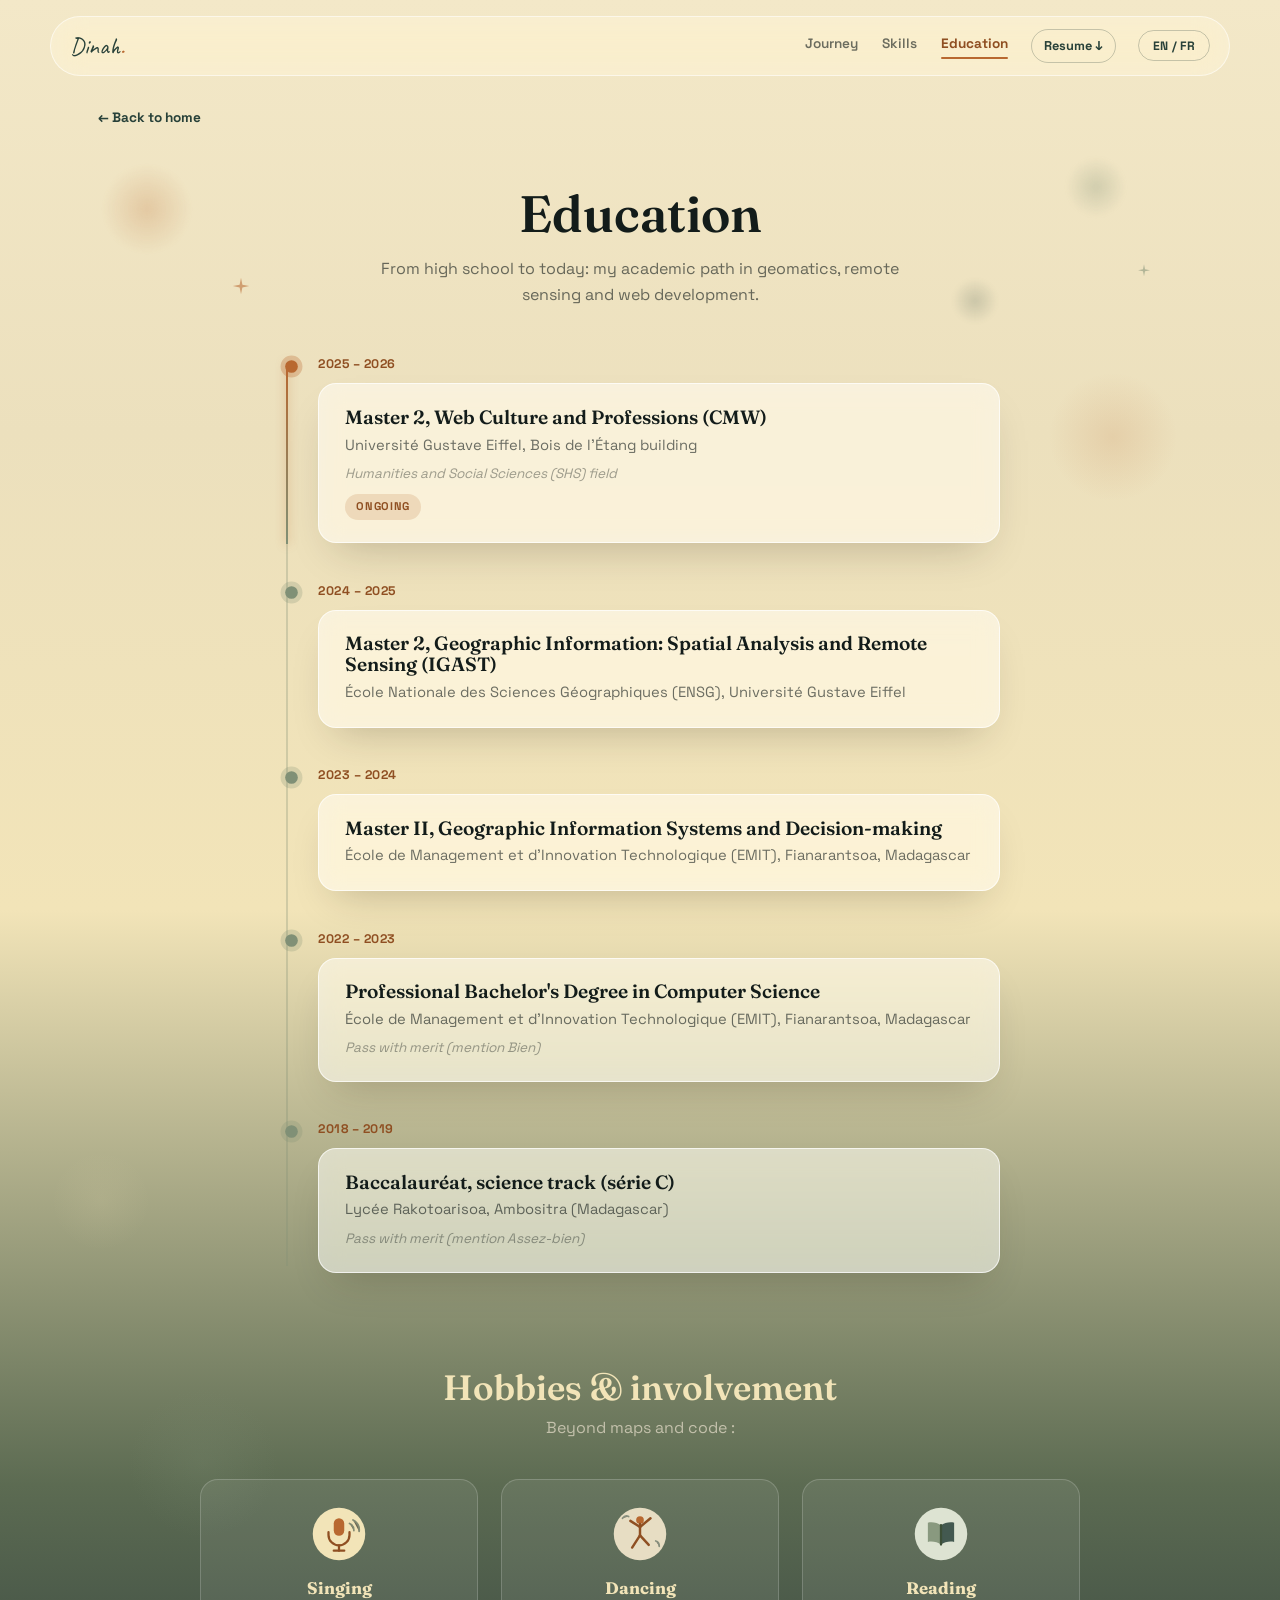
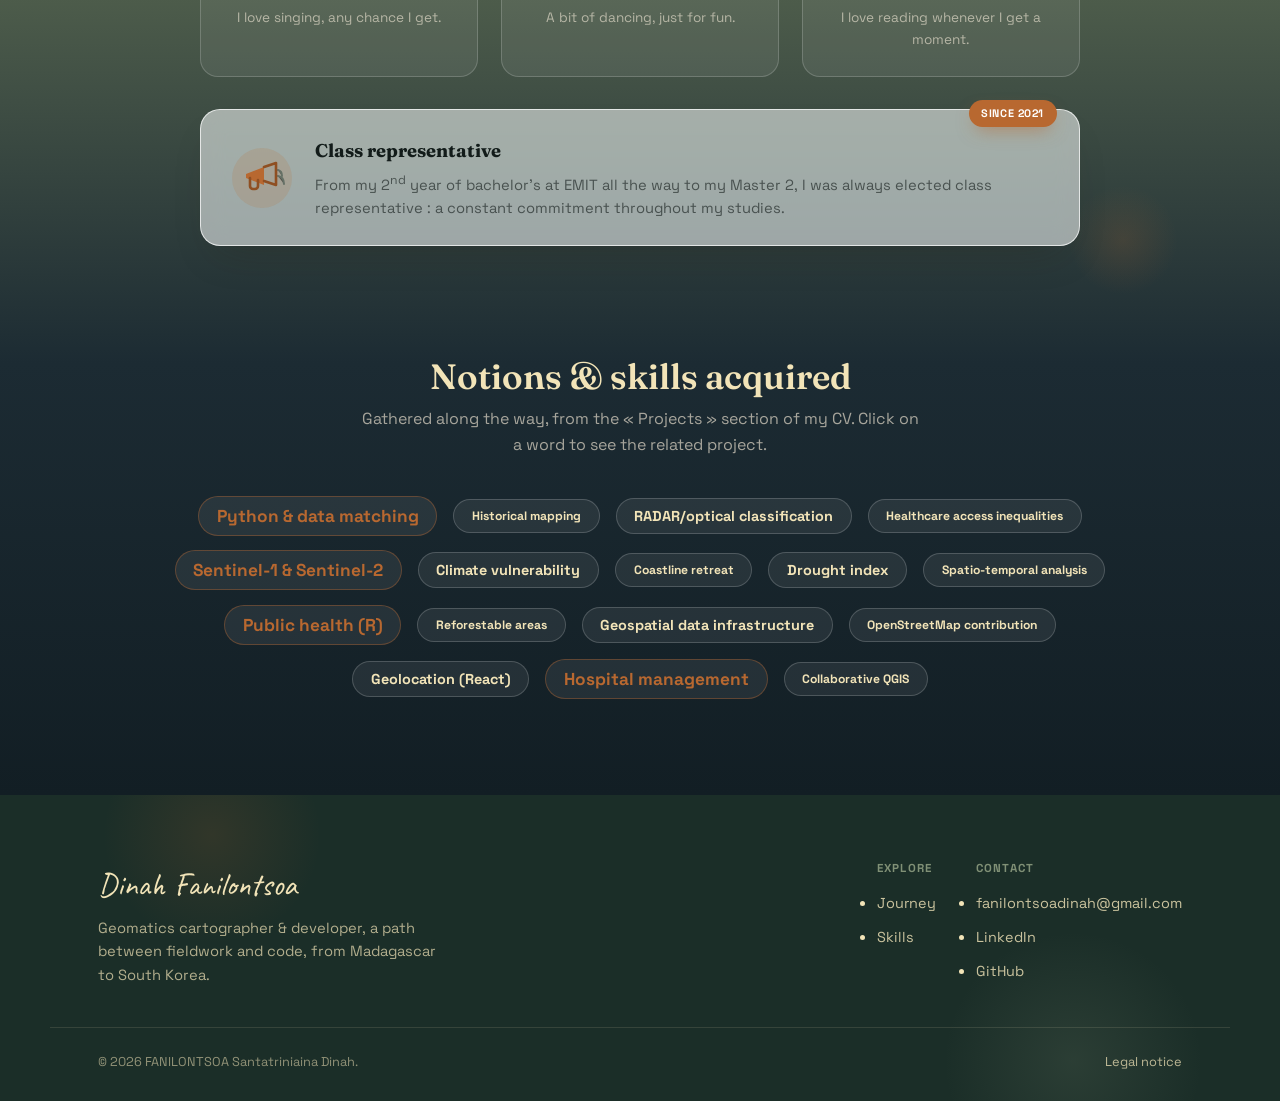
==== commit 174d2d18: "Mise a jour du contenu du stage atopia avec le vrai rapport de stage Remplace le contenu fictif de "" ====
--- a/formation.html
+++ b/formation.html
@@ -165,7 +165,97 @@
     </div>
   </section>
 
+  <!-- ===== NUAGE DE MOTS : notions & compétences acquises =====
+       Mots tirés de la section "Projets réalisés" de mon CV (page 2).
+       Cliquer sur un mot ouvre une fenêtre affichant la phrase exacte
+       du CV correspondante (voir data-cv / data-cv-en + formation.js). -->
+  <section class="formation-wordcloud">
+    <div class="container">
+      <h2 class="formation-wordcloud__title" data-i18n="formation.wordcloud.title">Notions &amp; compétences acquises</h2>
+      <p class="formation-wordcloud__lead" data-i18n="formation.wordcloud.lead">
+        Glanées au fil de mes projets, dans la section « Projets réalisés » de mon CV. Cliquez
+        sur un mot pour voir le projet associé.
+      </p>
+
+      <div class="word-cloud" id="wordCloud">
+        <button type="button" class="word-cloud__word word-cloud__word--lg" data-i18n="formation.cv1.word"
+          data-cv="Fusion des bases BDTopo et CampToCamp à l&rsquo;aide de Python pour l&rsquo;analyse spatiale et l&rsquo;appariement de données."
+          data-cv-en="Merging the BDTopo and CampToCamp databases using Python for spatial analysis and data matching.">Python &amp; appariement de données</button>
+
+        <button type="button" class="word-cloud__word word-cloud__word--sm" data-i18n="formation.cv2.word"
+          data-cv="Apparition des îlots parisiens de 1785 à aujourd&rsquo;hui en exploitant plusieurs sources historiques comme le Plan de Verniquet, le cadastre Vasserot et les îlots APUR."
+          data-cv-en="Tracking Parisian city blocks from 1785 to today using several historical sources such as the Plan de Verniquet, the Vasserot cadastre and the APUR city blocks.">Cartographie historique</button>
+
+        <button type="button" class="word-cloud__word word-cloud__word--md" data-i18n="formation.cv3.word"
+          data-cv="Intégration des images RADAR et optiques pour classifier l&rsquo;occupation du sol en Guyane."
+          data-cv-en="Integrating RADAR and optical imagery to classify land cover in French Guiana.">Classification RADAR/optique</button>
+
+        <button type="button" class="word-cloud__word word-cloud__word--sm" data-i18n="formation.cv4.word"
+          data-cv="Étude des inégalités spatiales dans l&rsquo;accès aux soins d&rsquo;urgence en Auvergne-Rhône-Alpes."
+          data-cv-en="Study of spatial inequalities in access to emergency care in Auvergne-Rhône-Alpes.">Inégalités d&rsquo;accès aux soins</button>
+
+        <button type="button" class="word-cloud__word word-cloud__word--lg" data-i18n="formation.cv5.word"
+          data-cv="Combinaison des données Sentinel-1 et Sentinel-2 pour la prédiction de sites archéologiques."
+          data-cv-en="Combining Sentinel-1 and Sentinel-2 data to predict archaeological sites.">Sentinel-1 &amp; Sentinel-2</button>
+
+        <button type="button" class="word-cloud__word word-cloud__word--md" data-i18n="formation.cv6.word"
+          data-cv="Analyse de la vulnérabilité et de l&rsquo;exposition aux aléas climatiques avec RESALLIENCE."
+          data-cv-en="Analysis of vulnerability and exposure to climate hazards with RESALLIENCE.">Vulnérabilité climatique</button>
+
+        <button type="button" class="word-cloud__word word-cloud__word--sm" data-i18n="formation.cv7.word"
+          data-cv="Estimation du recul du trait de côte en France en utilisant PostGIS."
+          data-cv-en="Estimating coastline retreat in France using PostGIS.">Recul du trait de côte</button>
+
+        <button type="button" class="word-cloud__word word-cloud__word--md" data-i18n="formation.cv8.word"
+          data-cv="Cartographie de l&rsquo;évapotranspiration des cultures et calcul d&rsquo;un indice de sécheresse au Maroc."
+          data-cv-en="Mapping crop evapotranspiration and calculating a drought index in Morocco.">Indice de sécheresse</button>
+
+        <button type="button" class="word-cloud__word word-cloud__word--sm" data-i18n="formation.cv9.word"
+          data-cv="Traitement et analyse des données de précipitations avec SpagoBI pour une approche spatio-temporelle."
+          data-cv-en="Processing and analyzing rainfall data with SpagoBI for a spatio-temporal approach.">Analyse spatio-temporelle</button>
+
+        <button type="button" class="word-cloud__word word-cloud__word--lg" data-i18n="formation.cv10.word"
+          data-cv="Étude du dépistage du VIH chez les MSM à Madagascar (2015-2016) avec R pour une analyse en santé publique."
+          data-cv-en="Study of HIV screening among MSM in Madagascar (2015-2016) using R for a public health analysis.">Santé publique (R)</button>
+
+        <button type="button" class="word-cloud__word word-cloud__word--sm" data-i18n="formation.cv11.word"
+          data-cv="Analyse et cartographie des zones reboisables du district d&rsquo;Ambalavao depuis 1990."
+          data-cv-en="Analysis and mapping of reforestable areas in the Ambalavao district since 1990.">Zones reboisables</button>
+
+        <button type="button" class="word-cloud__word word-cloud__word--md" data-i18n="formation.cv12.word"
+          data-cv="Mise en place d&rsquo;une infrastructure de diffusion des données hydrologiques avec GeoNetwork et GeoServer."
+          data-cv-en="Setting up a hydrological data distribution infrastructure with GeoNetwork and GeoServer.">Infrastructure de données (IDG)</button>
+
+        <button type="button" class="word-cloud__word word-cloud__word--sm" data-i18n="formation.cv13.word"
+          data-cv="Contribution et actualisation des données cartographiques sur OpenStreetMap au sein du campus."
+          data-cv-en="Contributing to and updating OpenStreetMap mapping data on campus.">Contribution OpenStreetMap</button>
+
+        <button type="button" class="word-cloud__word word-cloud__word--md" data-i18n="formation.cv14.word"
+          data-cv="Développement d&rsquo;une application de géolocalisation des restaurants et parcs d&rsquo;attractions avec React et OpenStreetMap."
+          data-cv-en="Development of a geolocation app for restaurants and amusement parks with React and OpenStreetMap.">Géolocalisation (React)</button>
+
+        <button type="button" class="word-cloud__word word-cloud__word--lg" data-i18n="formation.cv15.word"
+          data-cv="Création d&rsquo;une application de gestion hospitalière pour le CHU de Fianarantsoa, incluant la comptabilité des matières et la prise de rendez-vous en ligne."
+          data-cv-en="Creation of a hospital management application for the CHU of Fianarantsoa, including materials accounting and online appointment booking.">Gestion hospitalière</button>
+
+        <button type="button" class="word-cloud__word word-cloud__word--sm" data-i18n="formation.cv16.word"
+          data-cv="Travail en équipe sur QGIS en environnement multi-utilisateurs, avec PostgreSQL/PostGIS pour un système de saisie collaborative."
+          data-cv-en="Teamwork on QGIS in a multi-user environment, with PostgreSQL/PostGIS for a collaborative data entry system.">QGIS collaboratif</button>
+      </div>
+    </div>
+  </section>
+
 </main>
+
+<!-- ===== FENÊTRE "EXTRAIT DU CV" =====
+     Ouverte au clic sur un mot du nuage (voir assets/js/formation.js). -->
+<dialog id="cvQuoteDialog" class="cv-quote-dialog" aria-label="Extrait du CV">
+  <div class="cv-quote-dialog__frame">
+    <button type="button" class="cv-quote-dialog__close" id="cvQuoteDialogClose" aria-label="Fermer">✕</button>
+    <p class="cv-quote-dialog__kicker" data-i18n="formation.wordcloud.kicker">Tel qu&rsquo;écrit dans mon CV</p>
+    <p class="cv-quote-dialog__text" id="cvQuoteDialogText"></p>
+  </div>
+</dialog>
 
 <!-- ===== PIED DE PAGE (identique aux autres pages) ===== -->
 <footer class="site-footer">
--- a/assets/css/project.css
+++ b/assets/css/project.css
@@ -351,6 +351,82 @@
   .project-hero__expand { opacity: 1; }
 }
 
+/* ---------- Indice "c'est une vidéo" ----------
+   Grosse icône play au centre, qui apparaît, pulse une fois puis
+   s'efface (animation-fill-mode:forwards) : attire l'œil au chargement
+   sans rester gênante. Le badge "Vidéo" en coin reste affiché en
+   permanence pour ceux qui arrivent après ce premier instant. */
+.project-hero__play-intro[hidden],
+.project-hero__play-badge[hidden] {
+  display: none;
+}
+.project-hero__play-intro {
+  position: absolute;
+  inset: 0;
+  z-index: 2;
+  display: flex;
+  align-items: center;
+  justify-content: center;
+  pointer-events: none;
+  animation: heroPlayIntroPop 2.2s var(--ease) forwards;
+}
+.project-hero__play-intro svg {
+  width: 72px;
+  height: 72px;
+  fill: #fff;
+  filter: drop-shadow(0 8px 20px rgba(0,0,0,.4));
+}
+@keyframes heroPlayIntroPop {
+  0% { opacity: 0; transform: scale(.6); }
+  18% { opacity: 1; transform: scale(1.08); }
+  30% { opacity: 1; transform: scale(1); }
+  75% { opacity: 1; transform: scale(1); }
+  100% { opacity: 0; transform: scale(1.3); }
+}
+.project-hero__play-intro::before {
+  content: "";
+  position: absolute;
+  width: 72px; height: 72px;
+  border-radius: 50%;
+  background: rgba(19,28,26,.45);
+  animation: heroPlayIntroRing 2.2s var(--ease) forwards;
+}
+@keyframes heroPlayIntroRing {
+  0% { opacity: 0; transform: scale(.6); }
+  18%, 75% { opacity: 1; transform: scale(1); }
+  100% { opacity: 0; transform: scale(1.3); }
+}
+
+.project-hero__play-badge {
+  position: absolute;
+  top: .8rem;
+  left: .8rem;
+  z-index: 2;
+  display: flex;
+  align-items: center;
+  gap: .4rem;
+  padding: .35rem .7rem .35rem .55rem;
+  border-radius: 999px;
+  background: rgba(19,28,26,.65);
+  color: #fff;
+  font-family: var(--font-mono);
+  font-size: .72rem;
+  font-weight: 700;
+  letter-spacing: .04em;
+  text-transform: uppercase;
+  backdrop-filter: blur(6px);
+  animation: heroPlayBadgePulse 2.6s ease-in-out infinite;
+}
+.project-hero__play-badge svg { width: 14px; height: 14px; fill: var(--earth); flex-shrink: 0; }
+@keyframes heroPlayBadgePulse {
+  0%, 100% { box-shadow: 0 0 0 0 rgba(184,104,48,.5); }
+  50% { box-shadow: 0 0 0 6px rgba(184,104,48,0); }
+}
+@media (prefers-reduced-motion: reduce) {
+  .project-hero__play-intro, .project-hero__play-intro::before { animation: none; opacity: 0; }
+  .project-hero__play-badge { animation: none; }
+}
+
 /* conteneur des liens externes (GitLab, site mis en ligne...)
    directement sous l'image/vidéo du hero, plutôt qu'en bas du texte
    de description. Peut contenir 0, 1 ou plusieurs liens (ex: deux
--- a/assets/css/formation.css
+++ b/assets/css/formation.css
@@ -409,3 +409,120 @@
   .engagement-card { flex-direction: column; text-align: center; }
   .engagement-card__badge { position: static; display: inline-block; margin-bottom: .6rem; }
 }
+
+/* ============================================================
+   NUAGE DE MOTS — notions & compétences acquises (issues du CV)
+   ============================================================ */
+.formation-wordcloud {
+  position: relative;
+  padding-block: 1rem 6rem;
+}
+
+.formation-wordcloud__title {
+  font-family: var(--font-display);
+  font-weight: 600;
+  font-size: clamp(1.7rem, 3.5vw, 2.2rem);
+  color: var(--khaki);
+  text-align: center;
+}
+
+.formation-wordcloud__lead {
+  text-align: center;
+  max-width: 56ch;
+  margin: .6rem auto 0;
+  color: rgba(242,232,214,.65);
+}
+
+.word-cloud {
+  display: flex;
+  flex-wrap: wrap;
+  justify-content: center;
+  align-items: center;
+  gap: .9rem 1rem;
+  max-width: 980px;
+  margin: 2.4rem auto 0;
+}
+
+.word-cloud__word {
+  font-family: var(--font-mono);
+  font-weight: 700;
+  color: var(--khaki);
+  background: var(--night-glass);
+  border: 1px solid var(--night-border);
+  border-radius: 999px;
+  padding: .5rem 1.1rem;
+  cursor: pointer;
+  transition: transform .25s var(--ease), background .25s var(--ease),
+    border-color .25s var(--ease), color .25s var(--ease), box-shadow .25s var(--ease);
+}
+.word-cloud__word:hover, .word-cloud__word:focus-visible {
+  background: rgba(184,104,48,.24);
+  border-color: var(--earth);
+  color: #fff;
+  transform: translateY(-2px) scale(1.05);
+  box-shadow: 0 10px 22px -10px rgba(184,104,48,.5);
+}
+.word-cloud__word--sm { font-size: .76rem; }
+.word-cloud__word--md { font-size: .9rem; }
+.word-cloud__word--lg { font-size: 1.08rem; font-weight: 800; color: var(--earth); border-color: rgba(184,104,48,.4); }
+.word-cloud__word--lg:hover { color: #fff; }
+
+/* ---------- Fenêtre "extrait du CV" ---------- */
+.cv-quote-dialog {
+  border: none;
+  padding: 0;
+  background: transparent;
+  max-width: min(92vw, 560px);
+  margin: auto;
+  overflow: visible;
+}
+.cv-quote-dialog::backdrop {
+  background: rgba(13,20,18,.78);
+  backdrop-filter: blur(6px);
+}
+.cv-quote-dialog__frame {
+  position: relative;
+  border-radius: 20px;
+  padding: 2.3rem 2rem 1.9rem;
+  background: var(--glass-fill-strong);
+  border: 1px solid var(--glass-border);
+  backdrop-filter: blur(16px) saturate(140%);
+  -webkit-backdrop-filter: blur(16px) saturate(140%);
+  box-shadow: 0 30px 60px -20px rgba(0,0,0,.5);
+}
+.cv-quote-dialog__close {
+  position: absolute;
+  top: .9rem;
+  right: .9rem;
+  width: 34px;
+  height: 34px;
+  border-radius: 50%;
+  display: flex;
+  align-items: center;
+  justify-content: center;
+  background: rgba(19,28,26,.55);
+  color: #fff;
+  font-size: .9rem;
+  transition: background .2s, transform .2s;
+}
+.cv-quote-dialog__close:hover, .cv-quote-dialog__close:focus-visible {
+  background: var(--earth);
+  transform: rotate(90deg);
+}
+.cv-quote-dialog__kicker {
+  font-family: var(--font-mono);
+  font-size: .72rem;
+  font-weight: 700;
+  letter-spacing: .08em;
+  text-transform: uppercase;
+  color: var(--earth-deep);
+  margin-bottom: .8rem;
+}
+.cv-quote-dialog__text {
+  font-family: var(--font-display);
+  font-size: 1.15rem;
+  line-height: 1.55;
+  color: var(--noir);
+  font-style: italic;
+}
+.cv-quote-dialog__text::before, .cv-quote-dialog__text::after { content: '"'; }
